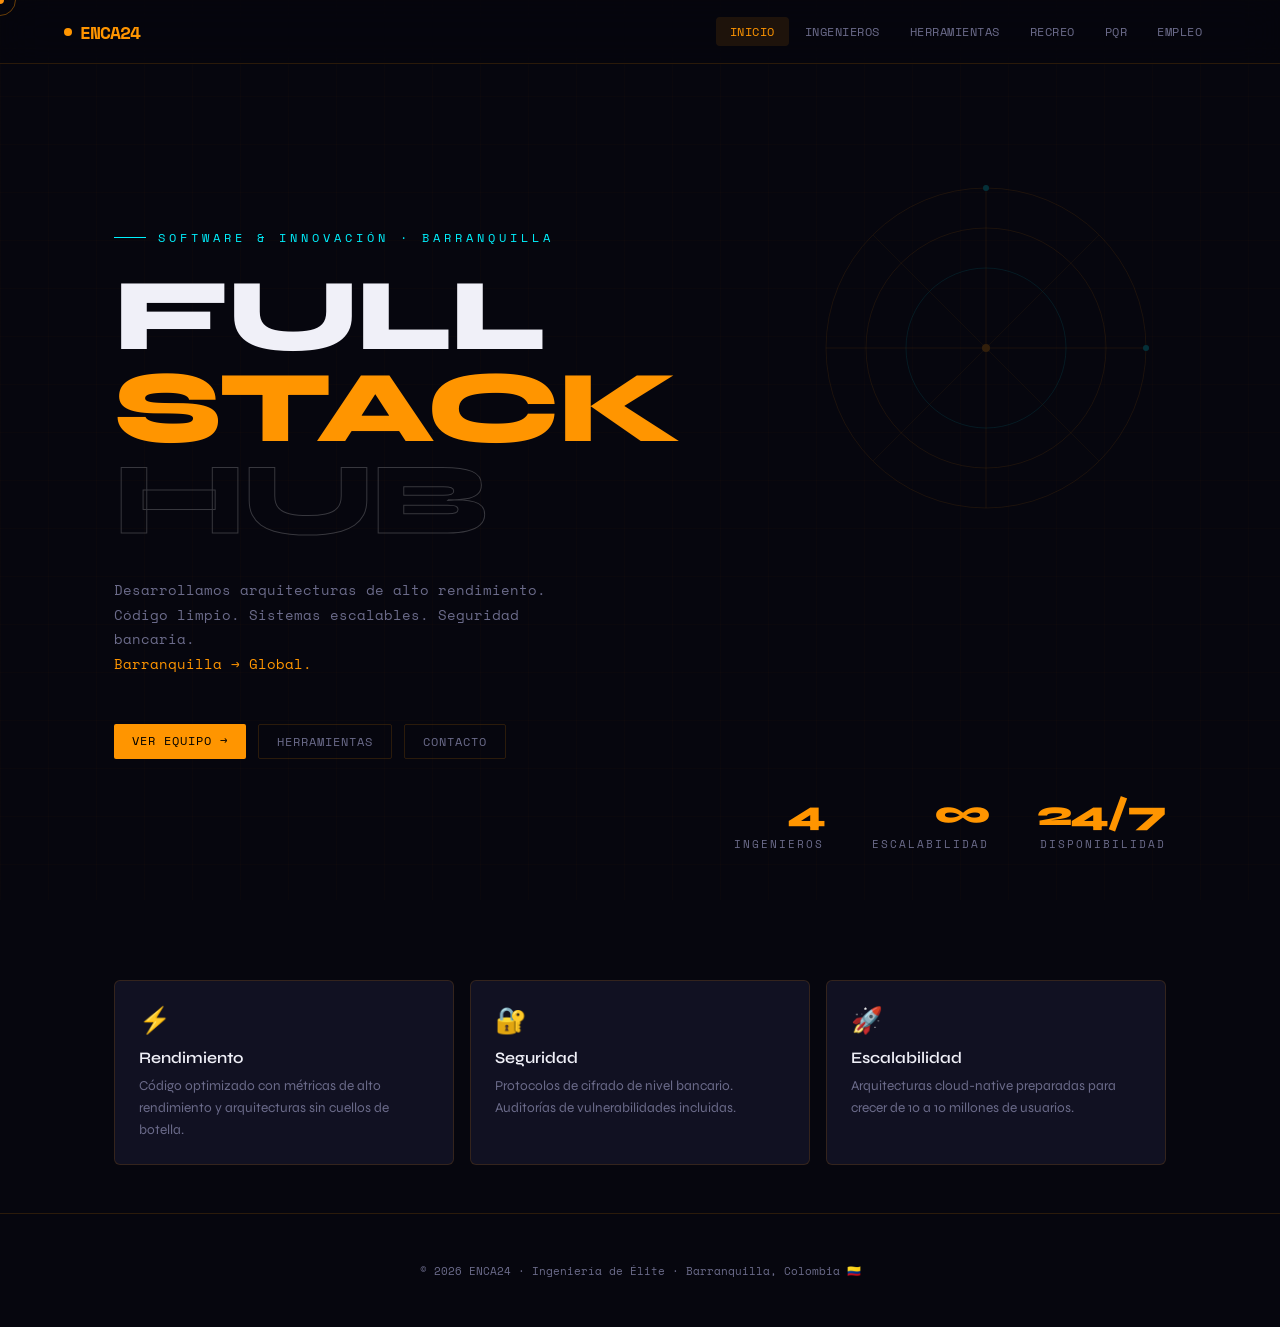
==== index.html @ 7be938b9 "Rename pagina.html to index.html" ====
<!DOCTYPE html>
<html lang="es">
<head>
<meta charset="UTF-8">
<meta name="viewport" content="width=device-width, initial-scale=1.0">
<title>ENCA24 | Full Stack Hub</title>
<link rel="preconnect" href="https://fonts.googleapis.com">
<link href="https://fonts.googleapis.com/css2?family=Space+Mono:wght@400;700&family=Syne:wght@400;600;800&display=swap" rel="stylesheet">
<style>
:root {
  --or: #ff9500;
  --cy: #00f2ff;
  --pk: #e91e63;
  --bg: #06060e;
  --panel: #0d0d1a;
  --card: #111122;
  --border: rgba(255,149,0,0.15);
  --border2: rgba(0,242,255,0.12);
  --text: #f0f0f8;
  --muted: #6b6b8a;
  --mono: 'Space Mono', monospace;
  --sans: 'Syne', sans-serif;
}

*, *::before, *::after { box-sizing: border-box; margin: 0; padding: 0; }

body {
  background: var(--bg);
  color: var(--text);
  font-family: var(--sans);
  overflow-x: hidden;
  cursor: none;
}

/* Custom cursor */
#cursor { position: fixed; width: 8px; height: 8px; background: var(--or); border-radius: 50%; pointer-events: none; z-index: 9999; transform: translate(-50%,-50%); transition: transform 0.1s; mix-blend-mode: difference; }
#cursor-ring { position: fixed; width: 32px; height: 32px; border: 1px solid rgba(255,149,0,0.4); border-radius: 50%; pointer-events: none; z-index: 9998; transform: translate(-50%,-50%); transition: all 0.15s ease; }

/* Grid noise overlay */
body::before {
  content: '';
  position: fixed; inset: 0;
  background-image: 
    linear-gradient(rgba(255,149,0,0.02) 1px, transparent 1px),
    linear-gradient(90deg, rgba(255,149,0,0.02) 1px, transparent 1px);
  background-size: 48px 48px;
  pointer-events: none;
  z-index: 0;
}

/* ── NAV ── */
nav {
  position: fixed; top: 0; left: 0; right: 0;
  z-index: 1000;
  display: flex; align-items: center; justify-content: space-between;
  padding: 0 5%;
  height: 64px;
  background: rgba(6,6,14,0.85);
  backdrop-filter: blur(20px);
  border-bottom: 1px solid var(--border);
}

.logo {
  font-family: var(--mono);
  font-weight: 700;
  font-size: 1.1rem;
  color: var(--or);
  cursor: pointer;
  letter-spacing: -1px;
  display: flex; align-items: center; gap: 8px;
}
.logo-dot { width: 8px; height: 8px; background: var(--or); border-radius: 50%; animation: pulse 2s infinite; }
@keyframes pulse { 0%,100%{box-shadow:0 0 0 0 rgba(255,149,0,0.6)} 50%{box-shadow:0 0 0 6px rgba(255,149,0,0)} }

.nav-links { display: flex; gap: 2px; }
.nav-links a {
  font-family: var(--mono);
  font-size: 0.72rem;
  color: var(--muted);
  text-decoration: none;
  padding: 6px 14px;
  border-radius: 4px;
  cursor: pointer;
  transition: all 0.2s;
  letter-spacing: 0.5px;
  text-transform: uppercase;
}
.nav-links a:hover { color: var(--or); background: rgba(255,149,0,0.06); }
.nav-links a.active { color: var(--or); background: rgba(255,149,0,0.1); }

/* ── LAYOUT ── */
.container { max-width: 1100px; margin: 0 auto; padding: 88px 24px 48px; position: relative; z-index: 1; }
.section { display: none; animation: fadeUp 0.4s ease; }
.section.active { display: block; }
@keyframes fadeUp { from { opacity:0; transform:translateY(16px); } to { opacity:1; transform:translateY(0); } }

/* ── HERO ── */
.hero {
  min-height: calc(100vh - 88px);
  display: flex; flex-direction: column; justify-content: center;
  position: relative;
}

.hero-tag {
  font-family: var(--mono);
  font-size: 0.72rem;
  color: var(--cy);
  letter-spacing: 4px;
  text-transform: uppercase;
  margin-bottom: 24px;
  display: flex; align-items: center; gap: 12px;
}
.hero-tag::before { content: ''; display: block; width: 32px; height: 1px; background: var(--cy); }

.hero h1 {
  font-size: clamp(3rem, 8vw, 6.5rem);
  font-weight: 800;
  line-height: 0.9;
  letter-spacing: -3px;
  margin-bottom: 32px;
}
.hero h1 .line { display: block; overflow: hidden; }
.hero h1 .accent { color: var(--or); }
.hero h1 .outline {
  -webkit-text-stroke: 1px rgba(255,255,255,0.2);
  color: transparent;
}

.hero-sub {
  font-family: var(--mono);
  font-size: 0.85rem;
  color: var(--muted);
  line-height: 1.8;
  max-width: 480px;
  margin-bottom: 48px;
}

.hero-pills { display: flex; gap: 12px; flex-wrap: wrap; }
.pill {
  font-family: var(--mono);
  font-size: 0.72rem;
  padding: 8px 18px;
  border-radius: 2px;
  cursor: pointer;
  transition: all 0.2s;
  letter-spacing: 1px;
  text-transform: uppercase;
}
.pill-or { background: var(--or); color: #000; }
.pill-or:hover { background: #fff; }
.pill-ghost { border: 1px solid var(--border); color: var(--muted); }
.pill-ghost:hover { border-color: var(--or); color: var(--or); }

.hero-stats {
  position: absolute; bottom: 48px; right: 0;
  display: flex; gap: 48px;
}
.stat { text-align: right; }
.stat-num { font-size: 2.2rem; font-weight: 800; color: var(--or); letter-spacing: -2px; }
.stat-label { font-family: var(--mono); font-size: 0.7rem; color: var(--muted); text-transform: uppercase; letter-spacing: 2px; }

/* ── DECORATIVE CORNER ── */
.corner-deco {
  position: absolute; top: 80px; right: 0;
  width: 360px; height: 360px;
  pointer-events: none;
}
.corner-deco svg { width: 100%; height: 100%; opacity: 0.18; }

/* ── SECTION HEADER ── */
.sec-header { margin-bottom: 40px; }
.sec-tag {
  font-family: var(--mono);
  font-size: 0.68rem;
  color: var(--cy);
  letter-spacing: 4px;
  text-transform: uppercase;
  margin-bottom: 12px;
  display: flex; align-items: center; gap: 12px;
}
.sec-tag::before { content: ''; display: block; width: 24px; height: 1px; background: var(--cy); }
.sec-header h2 { font-size: 2.2rem; font-weight: 800; letter-spacing: -1px; }

/* ── CARDS ── */
.panel {
  background: var(--panel);
  border: 1px solid var(--border);
  border-radius: 8px;
  padding: 2rem;
  margin-bottom: 2rem;
}

.grid-2 { display: grid; grid-template-columns: repeat(auto-fit, minmax(280px, 1fr)); gap: 16px; }
.grid-3 { display: grid; grid-template-columns: repeat(auto-fit, minmax(220px, 1fr)); gap: 16px; }

.member-card {
  background: var(--card);
  border: 1px solid var(--border);
  border-radius: 6px;
  padding: 1.5rem;
  position: relative;
  overflow: hidden;
  transition: all 0.3s;
}
.member-card::before {
  content: '';
  position: absolute; top: 0; left: 0; right: 0; height: 2px;
  background: linear-gradient(90deg, var(--or), transparent);
}
.member-card:hover { border-color: rgba(255,149,0,0.35); transform: translateY(-3px); }
.member-card .role { font-family: var(--mono); font-size: 0.7rem; color: var(--or); text-transform: uppercase; letter-spacing: 2px; margin-bottom: 8px; }
.member-card h3 { font-size: 1.2rem; font-weight: 600; margin-bottom: 4px; }

.director-card {
  background: linear-gradient(135deg, #0d0d1a 0%, #111128 100%);
  border: 1px solid rgba(0,242,255,0.2);
  border-radius: 6px;
  padding: 2rem;
  position: relative; overflow: hidden;
  transition: all 0.3s;
}
.director-card::before {
  content: '';
  position: absolute; top: 0; left: 0; right: 0; height: 2px;
  background: linear-gradient(90deg, var(--cy), transparent);
}
.director-card .title { font-family: var(--mono); font-size: 0.7rem; color: var(--cy); text-transform: uppercase; letter-spacing: 2px; margin-bottom: 8px; }
.director-card h2 { font-size: 1.8rem; font-weight: 800; letter-spacing: -1px; margin-bottom: 4px; }
.director-card p { color: var(--muted); font-size: 0.9rem; line-height: 1.7; margin-top: 12px; }

/* ── FEATURES ── */
.feat-card {
  background: var(--card);
  border: 1px solid var(--border);
  border-radius: 6px;
  padding: 1.5rem;
  transition: all 0.3s;
}
.feat-card:hover { border-color: rgba(255,149,0,0.3); }
.feat-icon { font-size: 1.6rem; margin-bottom: 12px; }
.feat-card h3 { font-size: 1rem; font-weight: 600; margin-bottom: 8px; }
.feat-card p { font-size: 0.85rem; color: var(--muted); line-height: 1.6; }

/* ── TOOLS ── */
.tools-wrap { display: grid; grid-template-columns: 1fr 280px; gap: 20px; }
@media(max-width:700px){ .tools-wrap { grid-template-columns: 1fr; } }

/* Calculator */
.calc-wrap {
  background: #000;
  border: 1px solid var(--border);
  border-radius: 8px;
  overflow: hidden;
  display: flex;
}
.calc-body { flex: 1; padding: 20px; }
.calc-screen {
  width: 100%; height: 64px;
  background: #000;
  border: none; border-bottom: 1px solid #1a1a30;
  color: var(--cy);
  font-family: var(--mono);
  font-size: 1.8rem;
  text-align: right;
  padding: 0 12px;
  margin-bottom: 16px;
  outline: none;
}
.calc-grid { display: grid; grid-template-columns: repeat(4, 1fr); gap: 6px; }
.cb {
  padding: 14px;
  background: #0d0d1a;
  border: 1px solid #1a1a2e;
  color: var(--text);
  font-family: var(--mono);
  font-size: 0.85rem;
  border-radius: 4px;
  cursor: pointer;
  transition: 0.15s;
}
.cb:hover { background: #1a1a2e; }
.cb.op { color: var(--or); }
.cb.eq { background: var(--or); color: #000; font-weight: 700; }
.cb.eq:hover { background: #fff; }
.calc-hist {
  width: 140px; background: #050508;
  padding: 16px; border-left: 1px solid #1a1a2e;
  font-family: var(--mono); font-size: 0.72rem; color: var(--muted);
  overflow-y: auto; max-height: 320px;
}
.calc-hist-title { color: var(--or); margin-bottom: 12px; font-weight: 700; font-size: 0.7rem; text-transform: uppercase; letter-spacing: 2px; }
.hist-item { padding: 6px 0; border-bottom: 1px solid #111; }

/* Info sidebar */
.info-sidebar { display: flex; flex-direction: column; gap: 12px; }
.info-card {
  background: var(--card);
  border: 1px solid var(--border);
  border-radius: 6px;
  padding: 1rem 1.2rem;
}
.info-label { font-family: var(--mono); font-size: 0.65rem; color: var(--muted); text-transform: uppercase; letter-spacing: 2px; margin-bottom: 6px; }
.info-val { font-family: var(--mono); font-size: 1.3rem; font-weight: 700; color: var(--or); }

/* ── GAMES ── */
.game-grid { display: grid; grid-template-columns: repeat(3, 1fr); gap: 16px; }
.game-btn {
  background: var(--card);
  border: 1px solid var(--border);
  border-radius: 6px;
  padding: 2rem 1rem;
  text-align: center;
  cursor: pointer;
  transition: 0.3s;
}
.game-btn:hover { border-color: rgba(255,149,0,0.4); transform: translateY(-4px); background: #161628; }
.game-icon { font-size: 2.4rem; margin-bottom: 12px; }
.game-btn h3 { font-size: 0.95rem; font-weight: 600; margin-bottom: 4px; }
.game-btn p { font-family: var(--mono); font-size: 0.7rem; color: var(--muted); }

.game-view { display: none; }
.game-view.active { display: block; }
.back-btn {
  font-family: var(--mono);
  font-size: 0.75rem;
  background: transparent;
  border: 1px solid var(--border);
  color: var(--muted);
  padding: 8px 16px;
  border-radius: 4px;
  cursor: pointer;
  margin-bottom: 20px;
  transition: 0.2s;
  text-transform: uppercase;
  letter-spacing: 1px;
}
.back-btn:hover { border-color: var(--or); color: var(--or); background: transparent; transform: none; }

canvas {
  display: block;
  margin: 0 auto;
  border: 1px solid var(--border);
  border-radius: 4px;
  box-shadow: 0 0 40px rgba(255,149,0,0.1);
}
.game-label { font-family: var(--mono); font-size: 0.72rem; color: var(--muted); text-align: center; margin-top: 12px; }

/* ── PQR / EMPLEO FORMS ── */
.form-field { margin-bottom: 16px; }
.form-field label { font-family: var(--mono); font-size: 0.7rem; color: var(--muted); text-transform: uppercase; letter-spacing: 2px; display: block; margin-bottom: 6px; }
.form-field input,
.form-field select,
.form-field textarea {
  width: 100%;
  background: #000;
  border: 1px solid #1a1a2e;
  color: var(--text);
  font-family: var(--sans);
  font-size: 0.9rem;
  padding: 12px 14px;
  border-radius: 4px;
  transition: 0.2s;
  outline: none;
}
.form-field input:focus,
.form-field select:focus,
.form-field textarea:focus { border-color: var(--or); }
.form-field textarea { height: 120px; resize: vertical; }
.form-field select { appearance: none; }

.submit-btn {
  background: var(--or);
  color: #000;
  border: none;
  font-family: var(--mono);
  font-size: 0.8rem;
  font-weight: 700;
  text-transform: uppercase;
  letter-spacing: 2px;
  padding: 14px 32px;
  border-radius: 4px;
  cursor: pointer;
  transition: 0.2s;
}
.submit-btn:hover { background: #fff; transform: none; }

.success-toast {
  position: fixed; bottom: 32px; right: 32px;
  background: var(--panel);
  border: 1px solid rgba(0,242,255,0.3);
  border-radius: 6px;
  padding: 16px 24px;
  font-family: var(--mono);
  font-size: 0.8rem;
  color: var(--cy);
  z-index: 9999;
  display: none;
  animation: slideIn 0.3s ease;
}
@keyframes slideIn { from{transform:translateX(100%);opacity:0} to{transform:translateX(0);opacity:1} }

footer {
  text-align: center;
  padding: 3rem;
  font-family: var(--mono);
  font-size: 0.7rem;
  color: var(--muted);
  border-top: 1px solid var(--border);
  position: relative; z-index: 1;
}
</style>
</head>
<body>

<div id="cursor"></div>
<div id="cursor-ring"></div>
<div id="success-toast" class="success-toast"></div>

<nav>
  <div class="logo" onclick="show('inicio')">
    <span class="logo-dot"></span>
    ENCA24
  </div>
  <div class="nav-links">
    <a onclick="show('inicio')" id="nav-inicio" class="active">Inicio</a>
    <a onclick="show('equipo')" id="nav-equipo">Ingenieros</a>
    <a onclick="show('herramientas')" id="nav-herramientas">Herramientas</a>
    <a onclick="show('recreo')" id="nav-recreo">Recreo</a>
    <a onclick="show('pqr')" id="nav-pqr">PQR</a>
    <a onclick="show('empleo')" id="nav-empleo">Empleo</a>
  </div>
</nav>

<div class="container">

  <!-- INICIO -->
  <div id="inicio" class="section active">
    <div class="hero">
      <div class="corner-deco">
        <svg viewBox="0 0 360 360" fill="none" xmlns="http://www.w3.org/2000/svg">
          <circle cx="180" cy="180" r="160" stroke="#ff9500" stroke-width="0.5"/>
          <circle cx="180" cy="180" r="120" stroke="#ff9500" stroke-width="0.5"/>
          <circle cx="180" cy="180" r="80" stroke="#00f2ff" stroke-width="0.5"/>
          <line x1="20" y1="180" x2="340" y2="180" stroke="#ff9500" stroke-width="0.5"/>
          <line x1="180" y1="20" x2="180" y2="340" stroke="#ff9500" stroke-width="0.5"/>
          <line x1="67" y1="67" x2="293" y2="293" stroke="#ff9500" stroke-width="0.3"/>
          <line x1="293" y1="67" x2="67" y2="293" stroke="#ff9500" stroke-width="0.3"/>
          <circle cx="180" cy="180" r="4" fill="#ff9500"/>
          <circle cx="180" cy="20" r="3" fill="#00f2ff"/>
          <circle cx="340" cy="180" r="3" fill="#00f2ff"/>
        </svg>
      </div>

      <div class="hero-tag">Software & Innovación · Barranquilla</div>

      <h1>
        <span class="line">FULL</span>
        <span class="line accent">STACK</span>
        <span class="line outline">HUB</span>
      </h1>

      <p class="hero-sub">
        Desarrollamos arquitecturas de alto rendimiento.<br>
        Código limpio. Sistemas escalables. Seguridad bancaria.<br>
        <span style="color:var(--or)">Barranquilla → Global.</span>
      </p>

      <div class="hero-pills">
        <span class="pill pill-or" onclick="show('equipo')">Ver Equipo →</span>
        <span class="pill pill-ghost" onclick="show('herramientas')">Herramientas</span>
        <span class="pill pill-ghost" onclick="show('pqr')">Contacto</span>
      </div>

      <div class="hero-stats">
        <div class="stat"><div class="stat-num">4</div><div class="stat-label">Ingenieros</div></div>
        <div class="stat"><div class="stat-num">∞</div><div class="stat-label">Escalabilidad</div></div>
        <div class="stat"><div class="stat-num">24/7</div><div class="stat-label">Disponibilidad</div></div>
      </div>
    </div>

    <div class="grid-3" style="margin-top:80px">
      <div class="feat-card"><div class="feat-icon">⚡</div><h3>Rendimiento</h3><p>Código optimizado con métricas de alto rendimiento y arquitecturas sin cuellos de botella.</p></div>
      <div class="feat-card"><div class="feat-icon">🔐</div><h3>Seguridad</h3><p>Protocolos de cifrado de nivel bancario. Auditorías de vulnerabilidades incluidas.</p></div>
      <div class="feat-card"><div class="feat-icon">🚀</div><h3>Escalabilidad</h3><p>Arquitecturas cloud-native preparadas para crecer de 10 a 10 millones de usuarios.</p></div>
    </div>
  </div>

  <!-- EQUIPO -->
  <div id="equipo" class="section">
    <div class="sec-header">
      <div class="sec-tag">Nuestro equipo</div>
      <h2>Cuerpo de Ingeniería</h2>
    </div>

    <div class="grid-3" style="margin-bottom:16px">
      <div class="member-card">
        <div class="role">Arquitecto de Software</div>
        <h3>Carlos Alberto</h3>
        <p style="color:var(--muted);font-size:0.85rem;margin-top:8px;line-height:1.6">Diseño de sistemas distribuidos y microservicios.</p>
      </div>
      <div class="member-card">
        <div class="role">Ciberseguridad</div>
        <h3>Francisco Javier</h3>
        <p style="color:var(--muted);font-size:0.85rem;margin-top:8px;line-height:1.6">Pentesting, hardening y auditorías de seguridad.</p>
      </div>
      <div class="member-card">
        <div class="role">Lead Frontend</div>
        <h3>Juan Sebastián</h3>
        <p style="color:var(--muted);font-size:0.85rem;margin-top:8px;line-height:1.6">React, performance y experiencias de usuario de élite.</p>
      </div>
    </div>

    <div class="director-card">
      <div class="title">Director & Mentor Senior</div>
      <h2>Jorge Mario</h2>
      <div style="display:flex;gap:10px;margin-top:12px;flex-wrap:wrap">
        <span style="font-family:var(--mono);font-size:0.7rem;padding:4px 12px;background:rgba(0,242,255,0.08);border:1px solid rgba(0,242,255,0.2);border-radius:2px;color:var(--cy)">Telemática</span>
        <span style="font-family:var(--mono);font-size:0.7rem;padding:4px 12px;background:rgba(0,242,255,0.08);border:1px solid rgba(0,242,255,0.2);border-radius:2px;color:var(--cy)">Aeroespacial</span>
        <span style="font-family:var(--mono);font-size:0.7rem;padding:4px 12px;background:rgba(0,242,255,0.08);border:1px solid rgba(0,242,255,0.2);border-radius:2px;color:var(--cy)">Alta disponibilidad</span>
      </div>
      <p>Ingeniero en Telemática. Experto en protocolos aeroespaciales y sistemas de alta disponibilidad. Mentoring de equipos de alto rendimiento desde 2010.</p>
    </div>
  </div>

  <!-- HERRAMIENTAS -->
  <div id="herramientas" class="section">
    <div class="sec-header">
      <div class="sec-tag">Dev tools</div>
      <h2>Herramientas de Ingeniería</h2>
    </div>

    <div class="tools-wrap">
      <div class="calc-wrap">
        <div class="calc-body">
          <input type="text" id="calc-display" class="calc-screen" readonly value="0">
          <div class="calc-grid">
            <button class="cb" onclick="cc()">C</button>
            <button class="cb op" onclick="cp('(')">(</button>
            <button class="cb op" onclick="cp(')')">)</button>
            <button class="cb op" onclick="cd()">⌫</button>
            <button class="cb" onclick="cp('7')">7</button>
            <button class="cb" onclick="cp('8')">8</button>
            <button class="cb" onclick="cp('9')">9</button>
            <button class="cb op" onclick="cp('/')">÷</button>
            <button class="cb" onclick="cp('4')">4</button>
            <button class="cb" onclick="cp('5')">5</button>
            <button class="cb" onclick="cp('6')">6</button>
            <button class="cb op" onclick="cp('*')">×</button>
            <button class="cb" onclick="cp('1')">1</button>
            <button class="cb" onclick="cp('2')">2</button>
            <button class="cb" onclick="cp('3')">3</button>
            <button class="cb op" onclick="cp('-')">−</button>
            <button class="cb" style="grid-column:span 2" onclick="cp('0')">0</button>
            <button class="cb" onclick="cp('.')">.</button>
            <button class="cb op" onclick="cp('+')">+</button>
            <button class="cb eq" style="grid-column:span 4;margin-top:4px" onclick="cs()">=</button>
          </div>
        </div>
        <div class="calc-hist" id="calc-hist">
          <div class="calc-hist-title">Historial</div>
        </div>
      </div>

      <div class="info-sidebar">
        <div class="info-card">
          <div class="info-label">Dólar · TRM</div>
          <div class="info-val" id="trm-val">$3,942.50</div>
        </div>
        <div class="info-card">
          <div class="info-label">Hora Barranquilla</div>
          <div class="info-val" id="hora-baq" style="color:var(--cy)">00:00:00</div>
        </div>
        <div class="info-card">
          <div class="info-label">Temperatura BAQ</div>
          <div class="info-val">31°C</div>
          <div style="font-family:var(--mono);font-size:0.7rem;color:var(--muted);margin-top:4px">Nublado · Caribe</div>
        </div>
        <div class="info-card">
          <div class="info-label">Estado del sistema</div>
          <div style="display:flex;align-items:center;gap:8px;margin-top:4px">
            <span style="width:8px;height:8px;background:#00e676;border-radius:50%;display:inline-block;box-shadow:0 0 6px #00e676"></span>
            <span style="font-family:var(--mono);font-size:0.8rem;color:#00e676">Todos los sistemas OK</span>
          </div>
        </div>
      </div>
    </div>
  </div>

  <!-- RECREO -->
  <div id="recreo" class="section">
    <div id="recreo-menu">
      <div class="sec-header">
        <div class="sec-tag">Zona de recreo</div>
        <h2>Arcade</h2>
      </div>
      <div class="game-grid">
        <div class="game-btn" onclick="openGame('snake')">
          <div class="game-icon">🐍</div>
          <h3>Snake Pro</h3>
          <p>Clásico retro</p>
        </div>
        <div class="game-btn" onclick="openGame('pacman')">
          <div class="game-icon">🟡</div>
          <h3>Pac-Man</h3>
          <p>Elite Edition</p>
        </div>
        <div class="game-btn" onclick="openGame('tetris')">
          <div class="game-icon">🧱</div>
          <h3>Tetris</h3>
          <p>Master Level</p>
        </div>
      </div>
    </div>

    <div id="game-snake" class="game-view">
      <button class="back-btn" onclick="closeGames()">← Volver</button>
      <div style="text-align:center">
        <canvas id="snakeCanvas" width="360" height="360"></canvas>
        <div class="game-label">Flechas del teclado · Score: <span id="snake-score">0</span></div>
      </div>
    </div>

    <div id="game-pacman" class="game-view">
      <button class="back-btn" onclick="closeGames()">← Volver</button>
      <div style="text-align:center">
        <canvas id="pacmanCanvas" width="360" height="360"></canvas>
        <div class="game-label">WASD para mover</div>
      </div>
    </div>

    <div id="game-tetris" class="game-view">
      <button class="back-btn" onclick="closeGames()">← Volver</button>
      <div style="text-align:center">
        <canvas id="tetrisCanvas" width="240" height="480"></canvas>
        <div class="game-label">Flechas: Mover · Arriba: Rotar · Score: <span id="tetris-score">0</span></div>
      </div>
    </div>
  </div>

  <!-- PQR -->
  <div id="pqr" class="section">
    <div class="sec-header">
      <div class="sec-tag">Contacto</div>
      <h2>Sistema PQR</h2>
    </div>
    <div class="panel" style="max-width:600px">
      <div class="form-field">
        <label>Nombre completo</label>
        <input type="text" id="pqr-nombre" placeholder="Tu nombre">
      </div>
      <div class="form-field">
        <label>Tipo de solicitud</label>
        <select id="pqr-tipo">
          <option>Petición</option>
          <option>Queja</option>
          <option>Reclamo</option>
          <option>Sugerencia</option>
        </select>
      </div>
      <div class="form-field">
        <label>Descripción</label>
        <textarea id="pqr-desc" placeholder="Cuéntanos los detalles..."></textarea>
      </div>
      <button class="submit-btn" onclick="submitPQR()">Enviar solicitud</button>
    </div>
  </div>

  <!-- EMPLEO -->
  <div id="empleo" class="section">
    <div class="sec-header">
      <div class="sec-tag">Únete al equipo</div>
      <h2>Trabaja con Nosotros</h2>
    </div>
    <div class="panel" style="max-width:600px">
      <div class="form-field">
        <label>GitHub / Portafolio</label>
        <input type="text" id="emp-portfolio" placeholder="https://github.com/tuusuario">
      </div>
      <div class="form-field">
        <label>Posición de interés</label>
        <select id="emp-rol">
          <option>Senior React Developer</option>
          <option>Cloud Architect</option>
          <option>DevOps Engineer</option>
          <option>Full Stack Developer</option>
        </select>
      </div>
      <div class="form-field">
        <label>Mensaje para Jorge Mario</label>
        <textarea id="emp-msg" placeholder="¿Por qué quieres unirte a ENCA24?"></textarea>
      </div>
      <button class="submit-btn" onclick="submitEmpleo()">Postularme</button>
    </div>
  </div>

</div>

<footer>
  <p>© 2026 ENCA24 · Ingeniería de Élite · Barranquilla, Colombia 🇨🇴</p>
</footer>

<script>
// ── CURSOR ──
const cur = document.getElementById('cursor');
const ring = document.getElementById('cursor-ring');
document.addEventListener('mousemove', e => {
  cur.style.left = e.clientX + 'px';
  cur.style.top = e.clientY + 'px';
  ring.style.left = e.clientX + 'px';
  ring.style.top = e.clientY + 'px';
});
document.querySelectorAll('a,button,.pill,.game-btn,.member-card,.feat-card').forEach(el => {
  el.addEventListener('mouseenter', () => { ring.style.transform = 'translate(-50%,-50%) scale(1.8)'; ring.style.borderColor = 'rgba(255,149,0,0.7)'; });
  el.addEventListener('mouseleave', () => { ring.style.transform = 'translate(-50%,-50%) scale(1)'; ring.style.borderColor = 'rgba(255,149,0,0.4)'; });
});

// ── NAVIGATION ──
function show(id) {
  document.querySelectorAll('.section').forEach(s => s.classList.remove('active'));
  document.querySelectorAll('.nav-links a').forEach(a => a.classList.remove('active'));
  document.getElementById(id).classList.add('active');
  const nav = document.getElementById('nav-'+id);
  if(nav) nav.classList.add('active');
  if(id !== 'recreo') closeGames();
  window.scrollTo(0,0);
}

// ── CALCULATOR ──
let disp = document.getElementById('calc-display');
let hist = document.getElementById('calc-hist');

function cp(v) {
  if(disp.value === '0' && v !== '.') disp.value = v;
  else disp.value += v;
}
function cc() { disp.value = '0'; }
function cd() { disp.value = disp.value.slice(0,-1) || '0'; }
function cs() {
  try {
    let expr = disp.value.replace(/×/g,'*').replace(/÷/g,'/').replace(/−/g,'-');
    let res = Function('"use strict";return (' + expr + ')')();
    res = Math.round(res * 1e10) / 1e10;
    let item = document.createElement('div');
    item.className = 'hist-item';
    item.textContent = expr + ' = ' + res;
    hist.appendChild(item);
    hist.scrollTop = hist.scrollHeight;
    disp.value = res;
  } catch { disp.value = 'Error'; }
}
document.addEventListener('keydown', e => {
  const section = document.getElementById('herramientas');
  if(!section.classList.contains('active')) return;
  if(e.key >= '0' && e.key <= '9') cp(e.key);
  else if(['+','-','*','/','(',')'].includes(e.key)) cp(e.key);
  else if(e.key === '.') cp('.');
  else if(e.key === 'Enter') cs();
  else if(e.key === 'Backspace') cd();
  else if(e.key === 'Escape') cc();
});

// ── CLOCK ──
setInterval(() => {
  document.getElementById('hora-baq').textContent = new Date().toLocaleTimeString('es-CO');
}, 1000);

// ── TOAST ──
function toast(msg) {
  const t = document.getElementById('success-toast');
  t.textContent = msg;
  t.style.display = 'block';
  setTimeout(() => { t.style.display = 'none'; }, 3000);
}

function submitPQR() {
  const n = document.getElementById('pqr-nombre').value.trim();
  if(!n) { alert('Por favor ingresa tu nombre.'); return; }
  toast('✓ Solicitud radicada con éxito');
  document.getElementById('pqr-nombre').value = '';
  document.getElementById('pqr-desc').value = '';
}
function submitEmpleo() {
  toast('✓ Postulación enviada a Jorge Mario');
  document.getElementById('emp-portfolio').value = '';
  document.getElementById('emp-msg').value = '';
}

// ── GAMES ──
function openGame(g) {
  document.getElementById('recreo-menu').style.display = 'none';
  document.querySelectorAll('.game-view').forEach(v => v.classList.remove('active'));
  document.getElementById('game-'+g).classList.add('active');
  if(g==='snake') initSnake();
  if(g==='tetris') initTetris();
  if(g==='pacman') initPacman();
}
function closeGames() {
  const menu = document.getElementById('recreo-menu');
  if(menu) menu.style.display = 'block';
  document.querySelectorAll('.game-view').forEach(v => v.classList.remove('active'));
  snakeRunning = false;
  tetrisRunning = false;
}

// ──── SNAKE ────
let snakeRunning = false;
function initSnake() {
  const c = document.getElementById('snakeCanvas');
  const ctx = c.getContext('2d');
  const SZ = 18, COLS = 20, ROWS = 20;
  let snake = [{x:10,y:10},{x:9,y:10},{x:8,y:10}];
  let dir = {x:1,y:0}, nextDir = {x:1,y:0};
  let food = {x:15,y:15}, score = 0;
  snakeRunning = true;

  function rndFood() {
    food = {x:Math.floor(Math.random()*COLS), y:Math.floor(Math.random()*ROWS)};
  }
  function draw() {
    if(!snakeRunning) return;
    ctx.fillStyle = '#000'; ctx.fillRect(0,0,360,360);
    // grid dots
    ctx.fillStyle = '#0d0d1a';
    for(let x=0;x<COLS;x++) for(let y=0;y<ROWS;y++) ctx.fillRect(x*SZ+8,y*SZ+8,2,2);
    // food
    ctx.fillStyle = '#e91e63';
    ctx.beginPath(); ctx.arc(food.x*SZ+SZ/2, food.y*SZ+SZ/2, SZ/2-2, 0, Math.PI*2); ctx.fill();
    // snake
    snake.forEach((seg,i) => {
      ctx.fillStyle = i===0 ? '#ff9500' : `rgba(255,149,0,${0.8-i*0.03})`;
      ctx.beginPath();
      ctx.roundRect(seg.x*SZ+1, seg.y*SZ+1, SZ-2, SZ-2, 3);
      ctx.fill();
    });
    // move
    dir = nextDir;
    let head = {x: snake[0].x+dir.x, y: snake[0].y+dir.y};
    if(head.x<0) head.x=COLS-1; if(head.x>=COLS) head.x=0;
    if(head.y<0) head.y=ROWS-1; if(head.y>=ROWS) head.y=0;
    if(snake.some(s=>s.x===head.x&&s.y===head.y)) { snakeRunning=false; ctx.fillStyle='rgba(0,0,0,0.7)'; ctx.fillRect(0,0,360,360); ctx.fillStyle='#ff9500'; ctx.font='bold 28px Syne'; ctx.textAlign='center'; ctx.fillText('Game Over',180,160); ctx.font='16px Space Mono'; ctx.fillStyle='#888'; ctx.fillText('Score: '+score,180,195); ctx.fillText('Click para reiniciar',180,225); return; }
    snake.unshift(head);
    if(head.x===food.x&&head.y===food.y){ score++; document.getElementById('snake-score').textContent=score; rndFood(); } else snake.pop();
    setTimeout(draw, 120);
  }
  c.onclick = ()=>{ if(!snakeRunning){ snakeRunning=true; snake=[{x:10,y:10},{x:9,y:10},{x:8,y:10}]; dir={x:1,y:0}; nextDir={x:1,y:0}; score=0; document.getElementById('snake-score').textContent=0; rndFood(); draw(); } };
  document.addEventListener('keydown', e => {
    if(e.key==='ArrowUp'&&dir.y!==1) nextDir={x:0,y:-1};
    if(e.key==='ArrowDown'&&dir.y!==-1) nextDir={x:0,y:1};
    if(e.key==='ArrowLeft'&&dir.x!==1) nextDir={x:-1,y:0};
    if(e.key==='ArrowRight'&&dir.x!==-1) nextDir={x:1,y:0};
  });
  draw();
}

// ──── TETRIS ────
let tetrisRunning = false;
function initTetris() {
  const c = document.getElementById('tetrisCanvas');
  const ctx = c.getContext('2d');
  const W=12, H=24, SZ=20;
  const PIECES = [
    {shape:[[1,1,1,1]],color:'#00f2ff'},
    {shape:[[1,1],[1,1]],color:'#ff9500'},
    {shape:[[0,1,0],[1,1,1]],color:'#e91e63'},
    {shape:[[1,0,0],[1,1,1]],color:'#9c27b0'},
    {shape:[[0,0,1],[1,1,1]],color:'#ff5722'},
    {shape:[[1,1,0],[0,1,1]],color:'#4caf50'},
    {shape:[[0,1,1],[1,1,0]],color:'#f44336'},
  ];
  let board = Array.from({length:H},()=>Array(W).fill(0));
  let cur, curX, curY, tScore=0;
  tetrisRunning = true;

  function newPiece() {
    const p = PIECES[Math.floor(Math.random()*PIECES.length)];
    cur = {shape:p.shape.map(r=>[...r]),color:p.color};
    curX = Math.floor(W/2)-Math.floor(cur.shape[0].length/2);
    curY = 0;
    if(collide()) { tetrisRunning=false; }
  }
  function collide(dx=0,dy=0,s=cur.shape) {
    for(let r=0;r<s.length;r++) for(let c=0;c<s[r].length;c++) {
      if(!s[r][c]) continue;
      let nx=curX+c+dx, ny=curY+r+dy;
      if(nx<0||nx>=W||ny>=H) return true;
      if(ny>=0&&board[ny][nx]) return true;
    }
    return false;
  }
  function merge() {
    cur.shape.forEach((r,ri)=>r.forEach((v,ci)=>{ if(v&&curY+ri>=0) board[curY+ri][curX+ci]=cur.color; }));
    let cleared=0;
    board = board.filter(r=>{ if(r.every(c=>c)){ cleared++; return false; } return true; });
    while(board.length<H) board.unshift(Array(W).fill(0));
    tScore+=cleared*100; document.getElementById('tetris-score').textContent=tScore;
    newPiece();
  }
  function rotate() {
    const r = cur.shape[0].map((_,i)=>cur.shape.map(r=>r[i]).reverse());
    if(!collide(0,0,r)) cur.shape=r;
  }
  function draw() {
    if(!tetrisRunning) return;
    ctx.fillStyle='#000'; ctx.fillRect(0,0,240,480);
    board.forEach((r,ri)=>r.forEach((v,ci)=>{ if(v){ ctx.fillStyle=v; ctx.beginPath(); ctx.roundRect(ci*SZ+1,ri*SZ+1,SZ-2,SZ-2,2); ctx.fill(); } }));
    cur.shape.forEach((r,ri)=>r.forEach((v,ci)=>{ if(v){ ctx.fillStyle=cur.color; ctx.beginPath(); ctx.roundRect((curX+ci)*SZ+1,(curY+ri)*SZ+1,SZ-2,SZ-2,2); ctx.fill(); } }));
    if(!collide(0,1)) { curY++; } else { merge(); }
    setTimeout(draw, 400);
  }
  document.addEventListener('keydown', e=>{
    if(!tetrisRunning) return;
    if(e.key==='ArrowLeft') { if(!collide(-1,0)) curX--; }
    if(e.key==='ArrowRight') { if(!collide(1,0)) curX++; }
    if(e.key==='ArrowDown') { if(!collide(0,1)) curY++; }
    if(e.key==='ArrowUp') rotate();
  });
  newPiece(); draw();
}

// ──── PAC-MAN (simple) ────
function initPacman() {
  const c = document.getElementById('pacmanCanvas');
  const ctx = c.getContext('2d');
  let pac = {x:180, y:180, dir:{x:0,y:0}, mouth:0, mDir:1};
  let dots = [];
  for(let x=20;x<360;x+=20) for(let y=20;y<360;y+=20) dots.push({x,y,eaten:false});
  let pscore=0;

  function draw() {
    if(!document.getElementById('game-pacman').classList.contains('active')) return;
    ctx.fillStyle='#000'; ctx.fillRect(0,0,360,360);
    // dots
    dots.forEach(d=>{ if(!d.eaten){ ctx.fillStyle='rgba(255,149,0,0.5)'; ctx.beginPath(); ctx.arc(d.x,d.y,3,0,Math.PI*2); ctx.fill(); } });
    // pacman
    pac.mouth += 0.15*pac.mDir;
    if(pac.mouth>0.25||pac.mouth<0) pac.mDir*=-1;
    const angle = Math.atan2(pac.dir.y, pac.dir.x);
    ctx.fillStyle='#ff9500';
    ctx.beginPath();
    ctx.moveTo(pac.x,pac.y);
    ctx.arc(pac.x,pac.y,14, angle+pac.mouth, angle+Math.PI*2-pac.mouth);
    ctx.closePath(); ctx.fill();
    // move
    pac.x += pac.dir.x*2.5; pac.y += pac.dir.y*2.5;
    pac.x = Math.max(14,Math.min(346,pac.x)); pac.y = Math.max(14,Math.min(346,pac.y));
    // eat
    dots.forEach(d=>{ if(!d.eaten&&Math.hypot(d.x-pac.x,d.y-pac.y)<12) d.eaten=true; });
    if(dots.every(d=>d.eaten)){ dots.forEach(d=>d.eaten=false); }
    requestAnimationFrame(draw);
  }
  document.addEventListener('keydown', e=>{
    if(e.key==='w'||e.key==='W') pac.dir={x:0,y:-1};
    if(e.key==='s'||e.key==='S') pac.dir={x:0,y:1};
    if(e.key==='a'||e.key==='A') pac.dir={x:-1,y:0};
    if(e.key==='d'||e.key==='D') pac.dir={x:1,y:0};
  });
  draw();
}
</script>
</body>
</html>
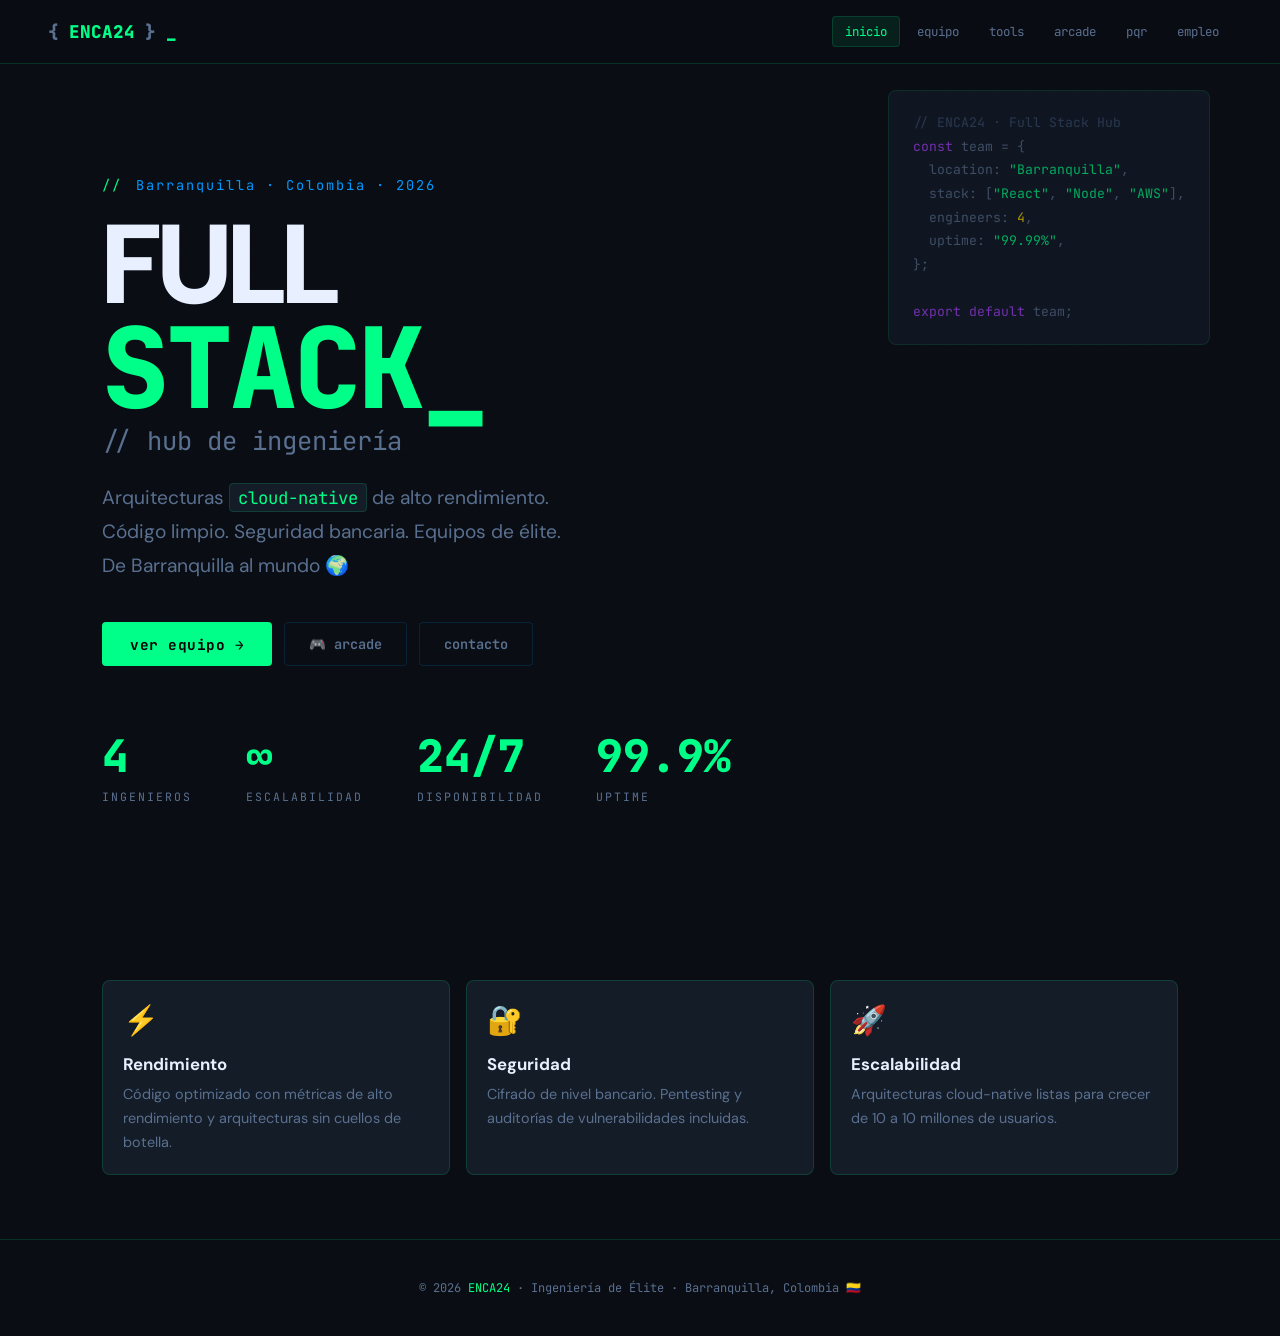
==== commit 258025b0: "correcoin de juegose" ====
--- a/index.html
+++ b/index.html
@@ -2,432 +2,408 @@
 <html lang="es">
 <head>
 <meta charset="UTF-8">
-<meta name="viewport" content="width=device-width, initial-scale=1.0">
+<meta name="viewport" content="width=device-width, initial-scale=1.0, maximum-scale=1.0">
 <title>ENCA24 | Full Stack Hub</title>
 <link rel="preconnect" href="https://fonts.googleapis.com">
-<link href="https://fonts.googleapis.com/css2?family=Space+Mono:wght@400;700&family=Syne:wght@400;600;800&display=swap" rel="stylesheet">
+<link href="https://fonts.googleapis.com/css2?family=JetBrains+Mono:wght@400;600;700;800&family=DM+Sans:wght@400;500;700;900&display=swap" rel="stylesheet">
 <style>
 :root {
-  --or: #ff9500;
-  --cy: #00f2ff;
-  --pk: #e91e63;
-  --bg: #06060e;
-  --panel: #0d0d1a;
-  --card: #111122;
-  --border: rgba(255,149,0,0.15);
-  --border2: rgba(0,242,255,0.12);
-  --text: #f0f0f8;
-  --muted: #6b6b8a;
-  --mono: 'Space Mono', monospace;
-  --sans: 'Syne', sans-serif;
-}
-
-*, *::before, *::after { box-sizing: border-box; margin: 0; padding: 0; }
+  --green: #00ff88;
+  --green2: #00cc66;
+  --blue: #0099ff;
+  --yellow: #ffdd00;
+  --red: #ff4455;
+  --purple: #aa44ff;
+  --bg: #0a0e14;
+  --bg2: #0f1520;
+  --card: #141c28;
+  --card2: #1a2234;
+  --border: rgba(0,255,136,0.15);
+  --border2: rgba(0,153,255,0.15);
+  --text: #e8f0ff;
+  --muted: #5a7090;
+  --mono: 'JetBrains Mono', monospace;
+  --sans: 'DM Sans', sans-serif;
+}
+*,*::before,*::after{box-sizing:border-box;margin:0;padding:0}
 
 body {
   background: var(--bg);
   color: var(--text);
   font-family: var(--sans);
+  font-size: 16px;
   overflow-x: hidden;
-  cursor: none;
-}
-
-/* Custom cursor */
-#cursor { position: fixed; width: 8px; height: 8px; background: var(--or); border-radius: 50%; pointer-events: none; z-index: 9999; transform: translate(-50%,-50%); transition: transform 0.1s; mix-blend-mode: difference; }
-#cursor-ring { position: fixed; width: 32px; height: 32px; border: 1px solid rgba(255,149,0,0.4); border-radius: 50%; pointer-events: none; z-index: 9998; transform: translate(-50%,-50%); transition: all 0.15s ease; }
-
-/* Grid noise overlay */
+}
+
+/* ── CODE RAIN BG ── */
 body::before {
-  content: '';
-  position: fixed; inset: 0;
-  background-image: 
-    linear-gradient(rgba(255,149,0,0.02) 1px, transparent 1px),
-    linear-gradient(90deg, rgba(255,149,0,0.02) 1px, transparent 1px);
-  background-size: 48px 48px;
-  pointer-events: none;
-  z-index: 0;
+  content:'';
+  position:fixed;inset:0;
+  background-image:
+    repeating-linear-gradient(0deg, transparent, transparent 24px, rgba(0,255,136,0.025) 25px),
+    repeating-linear-gradient(90deg, transparent, transparent 24px, rgba(0,153,255,0.025) 25px);
+  pointer-events:none;z-index:0;
 }
 
 /* ── NAV ── */
 nav {
-  position: fixed; top: 0; left: 0; right: 0;
-  z-index: 1000;
-  display: flex; align-items: center; justify-content: space-between;
-  padding: 0 5%;
-  height: 64px;
-  background: rgba(6,6,14,0.85);
-  backdrop-filter: blur(20px);
-  border-bottom: 1px solid var(--border);
-}
-
+  position:fixed;top:0;left:0;right:0;z-index:1000;
+  display:flex;align-items:center;justify-content:space-between;
+  padding:0 clamp(16px,4%,48px);height:64px;
+  background:rgba(10,14,20,0.92);
+  backdrop-filter:blur(20px);
+  border-bottom:1px solid var(--border);
+}
 .logo {
-  font-family: var(--mono);
-  font-weight: 700;
-  font-size: 1.1rem;
-  color: var(--or);
-  cursor: pointer;
-  letter-spacing: -1px;
-  display: flex; align-items: center; gap: 8px;
-}
-.logo-dot { width: 8px; height: 8px; background: var(--or); border-radius: 50%; animation: pulse 2s infinite; }
-@keyframes pulse { 0%,100%{box-shadow:0 0 0 0 rgba(255,149,0,0.6)} 50%{box-shadow:0 0 0 6px rgba(255,149,0,0)} }
-
-.nav-links { display: flex; gap: 2px; }
+  font-family:var(--mono);font-weight:800;font-size:1.1rem;
+  color:var(--green);cursor:pointer;
+  display:flex;align-items:center;gap:10px;
+  text-decoration:none;
+}
+.logo-bracket{color:var(--muted);}
+.logo-blink{animation:blink 1s steps(1) infinite;}
+@keyframes blink{0%,100%{opacity:1}50%{opacity:0}}
+
+.nav-links{display:flex;gap:4px;flex-wrap:wrap;}
 .nav-links a {
-  font-family: var(--mono);
-  font-size: 0.72rem;
-  color: var(--muted);
-  text-decoration: none;
-  padding: 6px 14px;
-  border-radius: 4px;
-  cursor: pointer;
-  transition: all 0.2s;
-  letter-spacing: 0.5px;
-  text-transform: uppercase;
-}
-.nav-links a:hover { color: var(--or); background: rgba(255,149,0,0.06); }
-.nav-links a.active { color: var(--or); background: rgba(255,149,0,0.1); }
+  font-family:var(--mono);font-size:0.78rem;
+  color:var(--muted);text-decoration:none;
+  padding:6px 12px;border-radius:4px;cursor:pointer;
+  transition:all 0.2s;text-transform:lowercase;
+  border:1px solid transparent;
+}
+.nav-links a:hover{color:var(--green);border-color:var(--border);}
+.nav-links a.active{color:var(--green);background:rgba(0,255,136,0.08);border-color:var(--border);}
 
 /* ── LAYOUT ── */
-.container { max-width: 1100px; margin: 0 auto; padding: 88px 24px 48px; position: relative; z-index: 1; }
-.section { display: none; animation: fadeUp 0.4s ease; }
-.section.active { display: block; }
-@keyframes fadeUp { from { opacity:0; transform:translateY(16px); } to { opacity:1; transform:translateY(0); } }
+.container{max-width:1140px;margin:0 auto;padding:80px clamp(16px,4%,32px) 64px;position:relative;z-index:1;}
+.section{display:none;animation:fadeUp 0.35s ease;}
+.section.active{display:block;}
+@keyframes fadeUp{from{opacity:0;transform:translateY(14px)}to{opacity:1;transform:translateY(0)}}
 
 /* ── HERO ── */
-.hero {
-  min-height: calc(100vh - 88px);
-  display: flex; flex-direction: column; justify-content: center;
-  position: relative;
-}
-
-.hero-tag {
-  font-family: var(--mono);
-  font-size: 0.72rem;
-  color: var(--cy);
-  letter-spacing: 4px;
-  text-transform: uppercase;
-  margin-bottom: 24px;
-  display: flex; align-items: center; gap: 12px;
-}
-.hero-tag::before { content: ''; display: block; width: 32px; height: 1px; background: var(--cy); }
+.hero{min-height:calc(100vh - 80px);display:flex;flex-direction:column;justify-content:center;padding:20px 0;}
+
+.hero-eyebrow {
+  font-family:var(--mono);font-size:0.85rem;color:var(--blue);
+  letter-spacing:2px;margin-bottom:20px;
+  display:flex;align-items:center;gap:10px;
+}
+.hero-eyebrow::before{content:'//';color:var(--green);margin-right:4px;}
 
 .hero h1 {
-  font-size: clamp(3rem, 8vw, 6.5rem);
-  font-weight: 800;
-  line-height: 0.9;
-  letter-spacing: -3px;
-  margin-bottom: 32px;
-}
-.hero h1 .line { display: block; overflow: hidden; }
-.hero h1 .accent { color: var(--or); }
-.hero h1 .outline {
-  -webkit-text-stroke: 1px rgba(255,255,255,0.2);
-  color: transparent;
-}
-
-.hero-sub {
-  font-family: var(--mono);
-  font-size: 0.85rem;
-  color: var(--muted);
-  line-height: 1.8;
-  max-width: 480px;
-  margin-bottom: 48px;
-}
-
-.hero-pills { display: flex; gap: 12px; flex-wrap: wrap; }
-.pill {
-  font-family: var(--mono);
-  font-size: 0.72rem;
-  padding: 8px 18px;
-  border-radius: 2px;
-  cursor: pointer;
-  transition: all 0.2s;
-  letter-spacing: 1px;
-  text-transform: uppercase;
-}
-.pill-or { background: var(--or); color: #000; }
-.pill-or:hover { background: #fff; }
-.pill-ghost { border: 1px solid var(--border); color: var(--muted); }
-.pill-ghost:hover { border-color: var(--or); color: var(--or); }
-
-.hero-stats {
-  position: absolute; bottom: 48px; right: 0;
-  display: flex; gap: 48px;
-}
-.stat { text-align: right; }
-.stat-num { font-size: 2.2rem; font-weight: 800; color: var(--or); letter-spacing: -2px; }
-.stat-label { font-family: var(--mono); font-size: 0.7rem; color: var(--muted); text-transform: uppercase; letter-spacing: 2px; }
-
-/* ── DECORATIVE CORNER ── */
-.corner-deco {
-  position: absolute; top: 80px; right: 0;
-  width: 360px; height: 360px;
-  pointer-events: none;
-}
-.corner-deco svg { width: 100%; height: 100%; opacity: 0.18; }
-
-/* ── SECTION HEADER ── */
-.sec-header { margin-bottom: 40px; }
+  font-size:clamp(2.8rem,9vw,7rem);
+  font-weight:900;line-height:0.92;
+  letter-spacing:-3px;margin-bottom:28px;
+}
+.h1-code{color:var(--green);font-family:var(--mono);}
+.h1-dim{color:var(--muted);}
+.h1-comment{
+  font-family:var(--mono);font-size:clamp(1rem,2.5vw,1.6rem);
+  color:var(--muted);font-weight:400;letter-spacing:0;
+  display:block;margin-top:8px;
+}
+
+.hero-desc {
+  font-size:clamp(1rem,2.2vw,1.2rem);color:var(--muted);
+  line-height:1.75;max-width:540px;margin-bottom:40px;
+}
+.hero-desc code{
+  background:var(--card);border:1px solid var(--border);
+  border-radius:4px;padding:2px 8px;color:var(--green);
+  font-family:var(--mono);font-size:0.9em;
+}
+
+.btn-row{display:flex;gap:12px;flex-wrap:wrap;}
+.btn-primary {
+  background:var(--green);color:#000;
+  font-family:var(--mono);font-size:0.9rem;font-weight:700;
+  padding:12px 28px;border-radius:4px;cursor:pointer;
+  border:none;transition:all 0.2s;text-transform:lowercase;
+  letter-spacing:0.5px;
+}
+.btn-primary:hover{background:#fff;transform:translateY(-2px);}
+.btn-ghost {
+  background:transparent;color:var(--muted);
+  font-family:var(--mono);font-size:0.85rem;font-weight:600;
+  padding:12px 24px;border-radius:4px;cursor:pointer;
+  border:1px solid var(--border2);transition:all 0.2s;text-transform:lowercase;
+}
+.btn-ghost:hover{border-color:var(--blue);color:var(--blue);}
+
+.hero-stats{display:flex;gap:clamp(24px,5%,64px);margin-top:60px;flex-wrap:wrap;}
+.stat-num{font-family:var(--mono);font-size:clamp(1.8rem,4vw,2.8rem);font-weight:800;color:var(--green);}
+.stat-label{font-family:var(--mono);font-size:0.72rem;color:var(--muted);text-transform:uppercase;letter-spacing:2px;margin-top:4px;}
+
+.hero-code-block {
+  position:absolute;top:90px;right:0;
+  font-family:var(--mono);font-size:clamp(0.65rem,1.2vw,0.82rem);
+  line-height:1.8;color:var(--muted);
+  background:var(--card);border:1px solid var(--border);
+  border-radius:8px;padding:20px 24px;
+  max-width:340px;opacity:0.65;
+  pointer-events:none;
+}
+.hlk{color:var(--purple);}
+.hlv{color:var(--yellow);}
+.hls{color:var(--green);}
+.hlc{color:#3a5070;}
+@media(max-width:900px){.hero-code-block{display:none;}}
+
+/* ── SEC HEADER ── */
+.sec-header{margin-bottom:40px;}
 .sec-tag {
-  font-family: var(--mono);
-  font-size: 0.68rem;
-  color: var(--cy);
-  letter-spacing: 4px;
-  text-transform: uppercase;
-  margin-bottom: 12px;
-  display: flex; align-items: center; gap: 12px;
-}
-.sec-tag::before { content: ''; display: block; width: 24px; height: 1px; background: var(--cy); }
-.sec-header h2 { font-size: 2.2rem; font-weight: 800; letter-spacing: -1px; }
-
-/* ── CARDS ── */
+  font-family:var(--mono);font-size:0.78rem;color:var(--green);
+  letter-spacing:3px;text-transform:lowercase;
+  margin-bottom:10px;display:flex;align-items:center;gap:10px;
+}
+.sec-tag::before{content:'>';color:var(--green2);}
+.sec-header h2{font-size:clamp(1.8rem,4vw,2.6rem);font-weight:900;letter-spacing:-1.5px;}
+
+/* ── TEAM CARDS ── */
+.grid-3{display:grid;grid-template-columns:repeat(auto-fit,minmax(240px,1fr));gap:16px;}
+.member-card {
+  background:var(--card);border:1px solid var(--border);
+  border-radius:8px;padding:clamp(20px,3%,28px);
+  position:relative;overflow:hidden;transition:all 0.3s;
+}
+.member-card::before {
+  content:'';position:absolute;top:0;left:0;right:0;height:2px;
+  background:linear-gradient(90deg,var(--green),transparent);
+}
+.member-card:hover{border-color:rgba(0,255,136,0.4);transform:translateY(-3px);}
+.member-role {
+  font-family:var(--mono);font-size:0.72rem;color:var(--green);
+  text-transform:lowercase;letter-spacing:1px;margin-bottom:8px;
+}
+.member-role::before{content:'# ';}
+.member-card h3{font-size:1.15rem;font-weight:700;margin-bottom:8px;}
+.member-card p{color:var(--muted);font-size:0.9rem;line-height:1.6;}
+
+.director-card {
+  background:linear-gradient(135deg,var(--card) 0%,var(--card2) 100%);
+  border:1px solid rgba(0,153,255,0.25);
+  border-radius:8px;padding:clamp(24px,4%,36px);
+  position:relative;overflow:hidden;margin-top:16px;
+}
+.director-card::before {
+  content:'';position:absolute;top:0;left:0;right:0;height:2px;
+  background:linear-gradient(90deg,var(--blue),var(--purple),transparent);
+}
+.dir-title{font-family:var(--mono);font-size:0.72rem;color:var(--blue);letter-spacing:2px;margin-bottom:10px;}
+.director-card h2{font-size:clamp(1.6rem,3.5vw,2.2rem);font-weight:900;letter-spacing:-1px;margin-bottom:14px;}
+.tag-row{display:flex;gap:8px;flex-wrap:wrap;margin-bottom:16px;}
+.tag {
+  font-family:var(--mono);font-size:0.72rem;
+  padding:4px 12px;border-radius:3px;
+  background:rgba(0,153,255,0.08);
+  border:1px solid rgba(0,153,255,0.2);
+  color:var(--blue);
+}
+.director-card p{color:var(--muted);font-size:0.95rem;line-height:1.7;}
+
+/* ── FEAT CARDS ── */
+.feat-card {
+  background:var(--card);border:1px solid var(--border);
+  border-radius:8px;padding:clamp(20px,3%,28px);
+  transition:0.3s;
+}
+.feat-card:hover{border-color:rgba(0,255,136,0.3);}
+.feat-icon{font-size:1.8rem;margin-bottom:14px;}
+.feat-card h3{font-size:1.05rem;font-weight:700;margin-bottom:8px;}
+.feat-card p{font-size:0.9rem;color:var(--muted);line-height:1.65;}
+
+/* ── TOOLS ── */
+.tools-wrap{display:grid;grid-template-columns:1fr 270px;gap:20px;}
+@media(max-width:700px){.tools-wrap{grid-template-columns:1fr;}}
+
+.calc-wrap {
+  background:var(--bg2);border:1px solid var(--border);
+  border-radius:8px;overflow:hidden;display:flex;
+}
+.calc-body{flex:1;padding:20px;}
+.calc-screen {
+  width:100%;height:72px;
+  background:#000;border:none;
+  border-bottom:1px solid var(--border);
+  color:var(--green);font-family:var(--mono);
+  font-size:2rem;text-align:right;padding:0 14px;
+  margin-bottom:16px;outline:none;
+}
+.calc-grid{display:grid;grid-template-columns:repeat(4,1fr);gap:6px;}
+.cb {
+  padding:clamp(12px,2.5vw,16px);
+  background:var(--card2);border:1px solid rgba(255,255,255,0.06);
+  color:var(--text);font-family:var(--mono);font-size:0.9rem;
+  border-radius:4px;cursor:pointer;transition:0.15s;
+}
+.cb:hover{background:var(--card);}
+.cb.op{color:var(--blue);}
+.cb.eq{background:var(--green);color:#000;font-weight:700;}
+.cb.eq:hover{background:#fff;}
+.calc-hist {
+  width:130px;background:#050810;
+  padding:16px;border-left:1px solid var(--border);
+  font-family:var(--mono);font-size:0.72rem;color:var(--muted);
+  overflow-y:auto;max-height:340px;
+}
+.calc-hist-title{color:var(--green);margin-bottom:12px;font-weight:700;font-size:0.7rem;text-transform:uppercase;letter-spacing:2px;}
+.hist-item{padding:6px 0;border-bottom:1px solid rgba(255,255,255,0.05);word-break:break-all;}
+
+.info-sidebar{display:flex;flex-direction:column;gap:12px;}
+.info-card {
+  background:var(--card);border:1px solid var(--border);
+  border-radius:8px;padding:16px 20px;
+}
+.info-label{font-family:var(--mono);font-size:0.68rem;color:var(--muted);text-transform:uppercase;letter-spacing:2px;margin-bottom:6px;}
+.info-val{font-family:var(--mono);font-size:1.3rem;font-weight:700;color:var(--green);}
+.status-dot{width:8px;height:8px;background:#00e676;border-radius:50%;display:inline-block;box-shadow:0 0 6px #00e676;margin-right:8px;}
+
+/* ── GAMES ── */
+.game-grid{display:grid;grid-template-columns:repeat(auto-fit,minmax(180px,1fr));gap:16px;}
+.game-btn {
+  background:var(--card);border:1px solid var(--border);
+  border-radius:8px;padding:clamp(24px,5%,36px) 20px;
+  text-align:center;cursor:pointer;transition:0.3s;
+}
+.game-btn:hover{border-color:rgba(0,255,136,0.4);transform:translateY(-4px);background:var(--card2);}
+.game-icon{font-size:2.6rem;margin-bottom:14px;}
+.game-btn h3{font-size:1rem;font-weight:700;margin-bottom:6px;}
+.game-btn p{font-family:var(--mono);font-size:0.75rem;color:var(--muted);}
+
+.game-view{display:none;}
+.game-view.active{display:block;}
+
+/* BACK BTN — always visible in game */
+.game-header {
+  display:flex;align-items:center;justify-content:space-between;
+  margin-bottom:16px;flex-wrap:wrap;gap:10px;
+}
+.back-btn {
+  font-family:var(--mono);font-size:0.8rem;
+  background:rgba(255,68,85,0.1);
+  border:1px solid rgba(255,68,85,0.3);
+  color:var(--red);padding:10px 20px;
+  border-radius:4px;cursor:pointer;transition:0.2s;
+  text-transform:lowercase;letter-spacing:0.5px;
+}
+.back-btn:hover{background:rgba(255,68,85,0.2);border-color:var(--red);}
+.game-score-display {
+  font-family:var(--mono);font-size:0.85rem;color:var(--muted);
+}
+.game-score-display span{color:var(--green);font-weight:700;font-size:1rem;}
+
+/* CANVAS wrapper */
+.canvas-wrap {
+  display:flex;flex-direction:column;align-items:center;
+  width:100%;
+}
+canvas {
+  display:block;
+  border:1px solid var(--border);
+  border-radius:6px;
+  box-shadow:0 0 40px rgba(0,255,136,0.08);
+  max-width:100%;height:auto;
+  image-rendering:pixelated;
+}
+
+/* TOUCH CONTROLS */
+.touch-controls {
+  display:none;
+  gap:4px;margin-top:16px;
+  flex-direction:column;align-items:center;
+  width:200px;
+}
+.touch-row{display:flex;gap:4px;}
+.tc-btn {
+  width:64px;height:64px;
+  background:var(--card2);border:1px solid var(--border);
+  border-radius:8px;font-size:1.6rem;
+  cursor:pointer;display:flex;align-items:center;justify-content:center;
+  -webkit-tap-highlight-color:transparent;
+  user-select:none;transition:0.1s;
+  touch-action:manipulation;
+}
+.tc-btn:active{background:rgba(0,255,136,0.15);border-color:var(--green);}
+@media(max-width:700px){.touch-controls{display:flex;}}
+
+.game-hint{font-family:var(--mono);font-size:0.72rem;color:var(--muted);text-align:center;margin-top:12px;}
+
+/* ── FORMS ── */
 .panel {
-  background: var(--panel);
-  border: 1px solid var(--border);
-  border-radius: 8px;
-  padding: 2rem;
-  margin-bottom: 2rem;
-}
-
-.grid-2 { display: grid; grid-template-columns: repeat(auto-fit, minmax(280px, 1fr)); gap: 16px; }
-.grid-3 { display: grid; grid-template-columns: repeat(auto-fit, minmax(220px, 1fr)); gap: 16px; }
-
-.member-card {
-  background: var(--card);
-  border: 1px solid var(--border);
-  border-radius: 6px;
-  padding: 1.5rem;
-  position: relative;
-  overflow: hidden;
-  transition: all 0.3s;
-}
-.member-card::before {
-  content: '';
-  position: absolute; top: 0; left: 0; right: 0; height: 2px;
-  background: linear-gradient(90deg, var(--or), transparent);
-}
-.member-card:hover { border-color: rgba(255,149,0,0.35); transform: translateY(-3px); }
-.member-card .role { font-family: var(--mono); font-size: 0.7rem; color: var(--or); text-transform: uppercase; letter-spacing: 2px; margin-bottom: 8px; }
-.member-card h3 { font-size: 1.2rem; font-weight: 600; margin-bottom: 4px; }
-
-.director-card {
-  background: linear-gradient(135deg, #0d0d1a 0%, #111128 100%);
-  border: 1px solid rgba(0,242,255,0.2);
-  border-radius: 6px;
-  padding: 2rem;
-  position: relative; overflow: hidden;
-  transition: all 0.3s;
-}
-.director-card::before {
-  content: '';
-  position: absolute; top: 0; left: 0; right: 0; height: 2px;
-  background: linear-gradient(90deg, var(--cy), transparent);
-}
-.director-card .title { font-family: var(--mono); font-size: 0.7rem; color: var(--cy); text-transform: uppercase; letter-spacing: 2px; margin-bottom: 8px; }
-.director-card h2 { font-size: 1.8rem; font-weight: 800; letter-spacing: -1px; margin-bottom: 4px; }
-.director-card p { color: var(--muted); font-size: 0.9rem; line-height: 1.7; margin-top: 12px; }
-
-/* ── FEATURES ── */
-.feat-card {
-  background: var(--card);
-  border: 1px solid var(--border);
-  border-radius: 6px;
-  padding: 1.5rem;
-  transition: all 0.3s;
-}
-.feat-card:hover { border-color: rgba(255,149,0,0.3); }
-.feat-icon { font-size: 1.6rem; margin-bottom: 12px; }
-.feat-card h3 { font-size: 1rem; font-weight: 600; margin-bottom: 8px; }
-.feat-card p { font-size: 0.85rem; color: var(--muted); line-height: 1.6; }
-
-/* ── TOOLS ── */
-.tools-wrap { display: grid; grid-template-columns: 1fr 280px; gap: 20px; }
-@media(max-width:700px){ .tools-wrap { grid-template-columns: 1fr; } }
-
-/* Calculator */
-.calc-wrap {
-  background: #000;
-  border: 1px solid var(--border);
-  border-radius: 8px;
-  overflow: hidden;
-  display: flex;
-}
-.calc-body { flex: 1; padding: 20px; }
-.calc-screen {
-  width: 100%; height: 64px;
-  background: #000;
-  border: none; border-bottom: 1px solid #1a1a30;
-  color: var(--cy);
-  font-family: var(--mono);
-  font-size: 1.8rem;
-  text-align: right;
-  padding: 0 12px;
-  margin-bottom: 16px;
-  outline: none;
-}
-.calc-grid { display: grid; grid-template-columns: repeat(4, 1fr); gap: 6px; }
-.cb {
-  padding: 14px;
-  background: #0d0d1a;
-  border: 1px solid #1a1a2e;
-  color: var(--text);
-  font-family: var(--mono);
-  font-size: 0.85rem;
-  border-radius: 4px;
-  cursor: pointer;
-  transition: 0.15s;
-}
-.cb:hover { background: #1a1a2e; }
-.cb.op { color: var(--or); }
-.cb.eq { background: var(--or); color: #000; font-weight: 700; }
-.cb.eq:hover { background: #fff; }
-.calc-hist {
-  width: 140px; background: #050508;
-  padding: 16px; border-left: 1px solid #1a1a2e;
-  font-family: var(--mono); font-size: 0.72rem; color: var(--muted);
-  overflow-y: auto; max-height: 320px;
-}
-.calc-hist-title { color: var(--or); margin-bottom: 12px; font-weight: 700; font-size: 0.7rem; text-transform: uppercase; letter-spacing: 2px; }
-.hist-item { padding: 6px 0; border-bottom: 1px solid #111; }
-
-/* Info sidebar */
-.info-sidebar { display: flex; flex-direction: column; gap: 12px; }
-.info-card {
-  background: var(--card);
-  border: 1px solid var(--border);
-  border-radius: 6px;
-  padding: 1rem 1.2rem;
-}
-.info-label { font-family: var(--mono); font-size: 0.65rem; color: var(--muted); text-transform: uppercase; letter-spacing: 2px; margin-bottom: 6px; }
-.info-val { font-family: var(--mono); font-size: 1.3rem; font-weight: 700; color: var(--or); }
-
-/* ── GAMES ── */
-.game-grid { display: grid; grid-template-columns: repeat(3, 1fr); gap: 16px; }
-.game-btn {
-  background: var(--card);
-  border: 1px solid var(--border);
-  border-radius: 6px;
-  padding: 2rem 1rem;
-  text-align: center;
-  cursor: pointer;
-  transition: 0.3s;
-}
-.game-btn:hover { border-color: rgba(255,149,0,0.4); transform: translateY(-4px); background: #161628; }
-.game-icon { font-size: 2.4rem; margin-bottom: 12px; }
-.game-btn h3 { font-size: 0.95rem; font-weight: 600; margin-bottom: 4px; }
-.game-btn p { font-family: var(--mono); font-size: 0.7rem; color: var(--muted); }
-
-.game-view { display: none; }
-.game-view.active { display: block; }
-.back-btn {
-  font-family: var(--mono);
-  font-size: 0.75rem;
-  background: transparent;
-  border: 1px solid var(--border);
-  color: var(--muted);
-  padding: 8px 16px;
-  border-radius: 4px;
-  cursor: pointer;
-  margin-bottom: 20px;
-  transition: 0.2s;
-  text-transform: uppercase;
-  letter-spacing: 1px;
-}
-.back-btn:hover { border-color: var(--or); color: var(--or); background: transparent; transform: none; }
-
-canvas {
-  display: block;
-  margin: 0 auto;
-  border: 1px solid var(--border);
-  border-radius: 4px;
-  box-shadow: 0 0 40px rgba(255,149,0,0.1);
-}
-.game-label { font-family: var(--mono); font-size: 0.72rem; color: var(--muted); text-align: center; margin-top: 12px; }
-
-/* ── PQR / EMPLEO FORMS ── */
-.form-field { margin-bottom: 16px; }
-.form-field label { font-family: var(--mono); font-size: 0.7rem; color: var(--muted); text-transform: uppercase; letter-spacing: 2px; display: block; margin-bottom: 6px; }
+  background:var(--card);border:1px solid var(--border);
+  border-radius:8px;padding:clamp(24px,4%,36px);
+  margin-bottom:24px;max-width:600px;
+}
+.form-field{margin-bottom:18px;}
+.form-field label {
+  font-family:var(--mono);font-size:0.75rem;color:var(--green);
+  text-transform:lowercase;letter-spacing:1px;
+  display:block;margin-bottom:8px;
+}
+.form-field label::before{content:'$ ';}
 .form-field input,
 .form-field select,
 .form-field textarea {
-  width: 100%;
-  background: #000;
-  border: 1px solid #1a1a2e;
-  color: var(--text);
-  font-family: var(--sans);
-  font-size: 0.9rem;
-  padding: 12px 14px;
-  border-radius: 4px;
-  transition: 0.2s;
-  outline: none;
+  width:100%;background:var(--bg2);
+  border:1px solid rgba(255,255,255,0.08);
+  color:var(--text);font-family:var(--sans);
+  font-size:0.95rem;padding:13px 16px;
+  border-radius:4px;transition:0.2s;outline:none;
 }
 .form-field input:focus,
 .form-field select:focus,
-.form-field textarea:focus { border-color: var(--or); }
-.form-field textarea { height: 120px; resize: vertical; }
-.form-field select { appearance: none; }
+.form-field textarea:focus{border-color:var(--green);background:#0f1520;}
+.form-field textarea{height:130px;resize:vertical;}
+.form-field select{appearance:none;}
 
 .submit-btn {
-  background: var(--or);
-  color: #000;
-  border: none;
-  font-family: var(--mono);
-  font-size: 0.8rem;
-  font-weight: 700;
-  text-transform: uppercase;
-  letter-spacing: 2px;
-  padding: 14px 32px;
-  border-radius: 4px;
-  cursor: pointer;
-  transition: 0.2s;
-}
-.submit-btn:hover { background: #fff; transform: none; }
-
-.success-toast {
-  position: fixed; bottom: 32px; right: 32px;
-  background: var(--panel);
-  border: 1px solid rgba(0,242,255,0.3);
-  border-radius: 6px;
-  padding: 16px 24px;
-  font-family: var(--mono);
-  font-size: 0.8rem;
-  color: var(--cy);
-  z-index: 9999;
-  display: none;
-  animation: slideIn 0.3s ease;
-}
-@keyframes slideIn { from{transform:translateX(100%);opacity:0} to{transform:translateX(0);opacity:1} }
+  background:var(--green);color:#000;border:none;
+  font-family:var(--mono);font-size:0.85rem;font-weight:700;
+  text-transform:lowercase;letter-spacing:1px;
+  padding:14px 32px;border-radius:4px;cursor:pointer;transition:0.2s;
+}
+.submit-btn:hover{background:#fff;}
+
+.toast {
+  position:fixed;bottom:28px;right:28px;
+  background:var(--card2);border:1px solid rgba(0,255,136,0.3);
+  border-radius:6px;padding:16px 24px;
+  font-family:var(--mono);font-size:0.82rem;color:var(--green);
+  z-index:9999;display:none;
+  animation:slideIn 0.3s ease;
+}
+@keyframes slideIn{from{transform:translateX(110%);opacity:0}to{transform:translateX(0);opacity:1}}
 
 footer {
-  text-align: center;
-  padding: 3rem;
-  font-family: var(--mono);
-  font-size: 0.7rem;
-  color: var(--muted);
-  border-top: 1px solid var(--border);
-  position: relative; z-index: 1;
+  text-align:center;padding:40px 24px;
+  font-family:var(--mono);font-size:0.75rem;color:var(--muted);
+  border-top:1px solid var(--border);position:relative;z-index:1;
+}
+footer span{color:var(--green);}
+
+/* RESPONSIVE NAV */
+@media(max-width:600px){
+  .nav-links a{font-size:0.7rem;padding:5px 8px;}
+  .logo{font-size:0.95rem;}
 }
 </style>
 </head>
 <body>
 
-<div id="cursor"></div>
-<div id="cursor-ring"></div>
-<div id="success-toast" class="success-toast"></div>
+<div id="toast" class="toast"></div>
 
 <nav>
   <div class="logo" onclick="show('inicio')">
-    <span class="logo-dot"></span>
-    ENCA24
+    <span class="logo-bracket">{</span>ENCA24<span class="logo-bracket">}</span><span class="logo-blink">_</span>
   </div>
   <div class="nav-links">
-    <a onclick="show('inicio')" id="nav-inicio" class="active">Inicio</a>
-    <a onclick="show('equipo')" id="nav-equipo">Ingenieros</a>
-    <a onclick="show('herramientas')" id="nav-herramientas">Herramientas</a>
-    <a onclick="show('recreo')" id="nav-recreo">Recreo</a>
-    <a onclick="show('pqr')" id="nav-pqr">PQR</a>
-    <a onclick="show('empleo')" id="nav-empleo">Empleo</a>
+    <a onclick="show('inicio')" id="nav-inicio" class="active">inicio</a>
+    <a onclick="show('equipo')" id="nav-equipo">equipo</a>
+    <a onclick="show('herramientas')" id="nav-herramientas">tools</a>
+    <a onclick="show('recreo')" id="nav-recreo">arcade</a>
+    <a onclick="show('pqr')" id="nav-pqr">pqr</a>
+    <a onclick="show('empleo')" id="nav-empleo">empleo</a>
   </div>
 </nav>
 
@@ -436,87 +412,85 @@
   <!-- INICIO -->
   <div id="inicio" class="section active">
     <div class="hero">
-      <div class="corner-deco">
-        <svg viewBox="0 0 360 360" fill="none" xmlns="http://www.w3.org/2000/svg">
-          <circle cx="180" cy="180" r="160" stroke="#ff9500" stroke-width="0.5"/>
-          <circle cx="180" cy="180" r="120" stroke="#ff9500" stroke-width="0.5"/>
-          <circle cx="180" cy="180" r="80" stroke="#00f2ff" stroke-width="0.5"/>
-          <line x1="20" y1="180" x2="340" y2="180" stroke="#ff9500" stroke-width="0.5"/>
-          <line x1="180" y1="20" x2="180" y2="340" stroke="#ff9500" stroke-width="0.5"/>
-          <line x1="67" y1="67" x2="293" y2="293" stroke="#ff9500" stroke-width="0.3"/>
-          <line x1="293" y1="67" x2="67" y2="293" stroke="#ff9500" stroke-width="0.3"/>
-          <circle cx="180" cy="180" r="4" fill="#ff9500"/>
-          <circle cx="180" cy="20" r="3" fill="#00f2ff"/>
-          <circle cx="340" cy="180" r="3" fill="#00f2ff"/>
-        </svg>
-      </div>
-
-      <div class="hero-tag">Software & Innovación · Barranquilla</div>
+
+      <div class="hero-code-block">
+        <span class="hlc">// ENCA24 · Full Stack Hub</span><br>
+        <span class="hlk">const</span> team = {<br>
+        &nbsp;&nbsp;location: <span class="hls">"Barranquilla"</span>,<br>
+        &nbsp;&nbsp;stack: [<span class="hls">"React"</span>, <span class="hls">"Node"</span>, <span class="hls">"AWS"</span>],<br>
+        &nbsp;&nbsp;engineers: <span class="hlv">4</span>,<br>
+        &nbsp;&nbsp;uptime: <span class="hls">"99.99%"</span>,<br>
+        };<br><br>
+        <span class="hlk">export default</span> team;
+      </div>
+
+      <div class="hero-eyebrow">Barranquilla · Colombia · 2026</div>
 
       <h1>
-        <span class="line">FULL</span>
-        <span class="line accent">STACK</span>
-        <span class="line outline">HUB</span>
+        FULL<br>
+        <span class="h1-code">STACK_</span><br>
+        <span class="h1-comment">// hub de ingeniería</span>
       </h1>
 
-      <p class="hero-sub">
-        Desarrollamos arquitecturas de alto rendimiento.<br>
-        Código limpio. Sistemas escalables. Seguridad bancaria.<br>
-        <span style="color:var(--or)">Barranquilla → Global.</span>
+      <p class="hero-desc">
+        Arquitecturas <code>cloud-native</code> de alto rendimiento.<br>
+        Código limpio. Seguridad bancaria. Equipos de élite.<br>
+        De Barranquilla al mundo 🌍
       </p>
 
-      <div class="hero-pills">
-        <span class="pill pill-or" onclick="show('equipo')">Ver Equipo →</span>
-        <span class="pill pill-ghost" onclick="show('herramientas')">Herramientas</span>
-        <span class="pill pill-ghost" onclick="show('pqr')">Contacto</span>
+      <div class="btn-row">
+        <button class="btn-primary" onclick="show('equipo')">ver equipo →</button>
+        <button class="btn-ghost" onclick="show('recreo')">🎮 arcade</button>
+        <button class="btn-ghost" onclick="show('pqr')">contacto</button>
       </div>
 
       <div class="hero-stats">
-        <div class="stat"><div class="stat-num">4</div><div class="stat-label">Ingenieros</div></div>
-        <div class="stat"><div class="stat-num">∞</div><div class="stat-label">Escalabilidad</div></div>
-        <div class="stat"><div class="stat-num">24/7</div><div class="stat-label">Disponibilidad</div></div>
+        <div><div class="stat-num">4</div><div class="stat-label">ingenieros</div></div>
+        <div><div class="stat-num">∞</div><div class="stat-label">escalabilidad</div></div>
+        <div><div class="stat-num">24/7</div><div class="stat-label">disponibilidad</div></div>
+        <div><div class="stat-num">99.9%</div><div class="stat-label">uptime</div></div>
       </div>
     </div>
 
     <div class="grid-3" style="margin-top:80px">
       <div class="feat-card"><div class="feat-icon">⚡</div><h3>Rendimiento</h3><p>Código optimizado con métricas de alto rendimiento y arquitecturas sin cuellos de botella.</p></div>
-      <div class="feat-card"><div class="feat-icon">🔐</div><h3>Seguridad</h3><p>Protocolos de cifrado de nivel bancario. Auditorías de vulnerabilidades incluidas.</p></div>
-      <div class="feat-card"><div class="feat-icon">🚀</div><h3>Escalabilidad</h3><p>Arquitecturas cloud-native preparadas para crecer de 10 a 10 millones de usuarios.</p></div>
+      <div class="feat-card"><div class="feat-icon">🔐</div><h3>Seguridad</h3><p>Cifrado de nivel bancario. Pentesting y auditorías de vulnerabilidades incluidas.</p></div>
+      <div class="feat-card"><div class="feat-icon">🚀</div><h3>Escalabilidad</h3><p>Arquitecturas cloud-native listas para crecer de 10 a 10 millones de usuarios.</p></div>
     </div>
   </div>
 
   <!-- EQUIPO -->
   <div id="equipo" class="section">
     <div class="sec-header">
-      <div class="sec-tag">Nuestro equipo</div>
+      <div class="sec-tag">nuestro equipo</div>
       <h2>Cuerpo de Ingeniería</h2>
     </div>
 
     <div class="grid-3" style="margin-bottom:16px">
       <div class="member-card">
-        <div class="role">Arquitecto de Software</div>
+        <div class="member-role">Arquitecto de Software</div>
         <h3>Carlos Alberto</h3>
-        <p style="color:var(--muted);font-size:0.85rem;margin-top:8px;line-height:1.6">Diseño de sistemas distribuidos y microservicios.</p>
+        <p>Diseño de sistemas distribuidos, microservicios y arquitecturas de alto rendimiento.</p>
       </div>
       <div class="member-card">
-        <div class="role">Ciberseguridad</div>
+        <div class="member-role">Ciberseguridad</div>
         <h3>Francisco Javier</h3>
-        <p style="color:var(--muted);font-size:0.85rem;margin-top:8px;line-height:1.6">Pentesting, hardening y auditorías de seguridad.</p>
+        <p>Pentesting, hardening de sistemas y auditorías de seguridad ofensiva.</p>
       </div>
       <div class="member-card">
-        <div class="role">Lead Frontend</div>
+        <div class="member-role">Lead Frontend</div>
         <h3>Juan Sebastián</h3>
-        <p style="color:var(--muted);font-size:0.85rem;margin-top:8px;line-height:1.6">React, performance y experiencias de usuario de élite.</p>
+        <p>React, performance web y experiencias de usuario de élite a nivel global.</p>
       </div>
     </div>
 
     <div class="director-card">
-      <div class="title">Director & Mentor Senior</div>
+      <div class="dir-title">Director & Mentor Senior</div>
       <h2>Jorge Mario</h2>
-      <div style="display:flex;gap:10px;margin-top:12px;flex-wrap:wrap">
-        <span style="font-family:var(--mono);font-size:0.7rem;padding:4px 12px;background:rgba(0,242,255,0.08);border:1px solid rgba(0,242,255,0.2);border-radius:2px;color:var(--cy)">Telemática</span>
-        <span style="font-family:var(--mono);font-size:0.7rem;padding:4px 12px;background:rgba(0,242,255,0.08);border:1px solid rgba(0,242,255,0.2);border-radius:2px;color:var(--cy)">Aeroespacial</span>
-        <span style="font-family:var(--mono);font-size:0.7rem;padding:4px 12px;background:rgba(0,242,255,0.08);border:1px solid rgba(0,242,255,0.2);border-radius:2px;color:var(--cy)">Alta disponibilidad</span>
+      <div class="tag-row">
+        <span class="tag">Telemática</span>
+        <span class="tag">Aeroespacial</span>
+        <span class="tag">Alta Disponibilidad</span>
       </div>
       <p>Ingeniero en Telemática. Experto en protocolos aeroespaciales y sistemas de alta disponibilidad. Mentoring de equipos de alto rendimiento desde 2010.</p>
     </div>
@@ -525,7 +499,7 @@
   <!-- HERRAMIENTAS -->
   <div id="herramientas" class="section">
     <div class="sec-header">
-      <div class="sec-tag">Dev tools</div>
+      <div class="sec-tag">dev tools</div>
       <h2>Herramientas de Ingeniería</h2>
     </div>
 
@@ -564,45 +538,45 @@
       <div class="info-sidebar">
         <div class="info-card">
           <div class="info-label">Dólar · TRM</div>
-          <div class="info-val" id="trm-val">$3,942.50</div>
+          <div class="info-val">$4,228.50</div>
         </div>
         <div class="info-card">
           <div class="info-label">Hora Barranquilla</div>
-          <div class="info-val" id="hora-baq" style="color:var(--cy)">00:00:00</div>
+          <div class="info-val" id="hora-baq" style="color:var(--blue)">00:00:00</div>
         </div>
         <div class="info-card">
-          <div class="info-label">Temperatura BAQ</div>
-          <div class="info-val">31°C</div>
-          <div style="font-family:var(--mono);font-size:0.7rem;color:var(--muted);margin-top:4px">Nublado · Caribe</div>
+          <div class="info-label">Clima BAQ</div>
+          <div class="info-val">32°C</div>
+          <div style="font-family:var(--mono);font-size:0.72rem;color:var(--muted);margin-top:4px">Soleado · Caribe 🌤</div>
         </div>
         <div class="info-card">
           <div class="info-label">Estado del sistema</div>
-          <div style="display:flex;align-items:center;gap:8px;margin-top:4px">
-            <span style="width:8px;height:8px;background:#00e676;border-radius:50%;display:inline-block;box-shadow:0 0 6px #00e676"></span>
-            <span style="font-family:var(--mono);font-size:0.8rem;color:#00e676">Todos los sistemas OK</span>
+          <div style="display:flex;align-items:center;margin-top:6px;">
+            <span class="status-dot"></span>
+            <span style="font-family:var(--mono);font-size:0.82rem;color:#00e676">Todos OK</span>
           </div>
         </div>
       </div>
     </div>
   </div>
 
-  <!-- RECREO -->
+  <!-- ARCADE / RECREO -->
   <div id="recreo" class="section">
     <div id="recreo-menu">
       <div class="sec-header">
-        <div class="sec-tag">Zona de recreo</div>
-        <h2>Arcade</h2>
+        <div class="sec-tag">zona arcade</div>
+        <h2>Juegos</h2>
       </div>
       <div class="game-grid">
         <div class="game-btn" onclick="openGame('snake')">
           <div class="game-icon">🐍</div>
-          <h3>Snake Pro</h3>
+          <h3>Snake</h3>
           <p>Clásico retro</p>
         </div>
         <div class="game-btn" onclick="openGame('pacman')">
-          <div class="game-icon">🟡</div>
+          <div class="game-icon">👾</div>
           <h3>Pac-Man</h3>
-          <p>Elite Edition</p>
+          <p>Con fantasmas</p>
         </div>
         <div class="game-btn" onclick="openGame('tetris')">
           <div class="game-icon">🧱</div>
@@ -612,27 +586,63 @@
       </div>
     </div>
 
+    <!-- SNAKE -->
     <div id="game-snake" class="game-view">
-      <button class="back-btn" onclick="closeGames()">← Volver</button>
-      <div style="text-align:center">
+      <div class="game-header">
+        <button class="back-btn" onclick="closeGames()">✕ salir del juego</button>
+        <div class="game-score-display">score: <span id="snake-score">0</span></div>
+      </div>
+      <div class="canvas-wrap">
         <canvas id="snakeCanvas" width="360" height="360"></canvas>
-        <div class="game-label">Flechas del teclado · Score: <span id="snake-score">0</span></div>
-      </div>
-    </div>
-
+        <div class="touch-controls" id="snake-touch">
+          <div class="touch-row"><div class="tc-btn" id="s-up">↑</div></div>
+          <div class="touch-row">
+            <div class="tc-btn" id="s-left">←</div>
+            <div class="tc-btn" id="s-down">↓</div>
+            <div class="tc-btn" id="s-right">→</div>
+          </div>
+        </div>
+        <div class="game-hint">PC: flechas del teclado · Móvil: botones táctiles</div>
+      </div>
+    </div>
+
+    <!-- PAC-MAN -->
     <div id="game-pacman" class="game-view">
-      <button class="back-btn" onclick="closeGames()">← Volver</button>
-      <div style="text-align:center">
-        <canvas id="pacmanCanvas" width="360" height="360"></canvas>
-        <div class="game-label">WASD para mover</div>
-      </div>
-    </div>
-
+      <div class="game-header">
+        <button class="back-btn" onclick="closeGames()">✕ salir del juego</button>
+        <div class="game-score-display">score: <span id="pac-score">0</span></div>
+      </div>
+      <div class="canvas-wrap">
+        <canvas id="pacmanCanvas" width="380" height="380"></canvas>
+        <div class="touch-controls" id="pac-touch">
+          <div class="touch-row"><div class="tc-btn" id="p-up">↑</div></div>
+          <div class="touch-row">
+            <div class="tc-btn" id="p-left">←</div>
+            <div class="tc-btn" id="p-down">↓</div>
+            <div class="tc-btn" id="p-right">→</div>
+          </div>
+        </div>
+        <div class="game-hint">PC: WASD o flechas · Móvil: botones táctiles</div>
+      </div>
+    </div>
+
+    <!-- TETRIS -->
     <div id="game-tetris" class="game-view">
-      <button class="back-btn" onclick="closeGames()">← Volver</button>
-      <div style="text-align:center">
-        <canvas id="tetrisCanvas" width="240" height="480"></canvas>
-        <div class="game-label">Flechas: Mover · Arriba: Rotar · Score: <span id="tetris-score">0</span></div>
+      <div class="game-header">
+        <button class="back-btn" onclick="closeGames()">✕ salir del juego</button>
+        <div class="game-score-display">score: <span id="tetris-score">0</span></div>
+      </div>
+      <div class="canvas-wrap">
+        <canvas id="tetrisCanvas" width="280" height="560"></canvas>
+        <div class="touch-controls" id="tetris-touch">
+          <div class="touch-row"><div class="tc-btn" id="t-rotate">↻</div></div>
+          <div class="touch-row">
+            <div class="tc-btn" id="t-left">←</div>
+            <div class="tc-btn" id="t-down">↓</div>
+            <div class="tc-btn" id="t-right">→</div>
+          </div>
+        </div>
+        <div class="game-hint">PC: flechas + Arriba=rotar · Móvil: botones táctiles</div>
       </div>
     </div>
   </div>
@@ -640,16 +650,16 @@
   <!-- PQR -->
   <div id="pqr" class="section">
     <div class="sec-header">
-      <div class="sec-tag">Contacto</div>
+      <div class="sec-tag">contacto</div>
       <h2>Sistema PQR</h2>
     </div>
-    <div class="panel" style="max-width:600px">
+    <div class="panel">
       <div class="form-field">
-        <label>Nombre completo</label>
+        <label>nombre completo</label>
         <input type="text" id="pqr-nombre" placeholder="Tu nombre">
       </div>
       <div class="form-field">
-        <label>Tipo de solicitud</label>
+        <label>tipo de solicitud</label>
         <select id="pqr-tipo">
           <option>Petición</option>
           <option>Queja</option>
@@ -658,26 +668,26 @@
         </select>
       </div>
       <div class="form-field">
-        <label>Descripción</label>
+        <label>descripción</label>
         <textarea id="pqr-desc" placeholder="Cuéntanos los detalles..."></textarea>
       </div>
-      <button class="submit-btn" onclick="submitPQR()">Enviar solicitud</button>
+      <button class="submit-btn" onclick="submitPQR()">enviar solicitud</button>
     </div>
   </div>
 
   <!-- EMPLEO -->
   <div id="empleo" class="section">
     <div class="sec-header">
-      <div class="sec-tag">Únete al equipo</div>
+      <div class="sec-tag">únete al equipo</div>
       <h2>Trabaja con Nosotros</h2>
     </div>
-    <div class="panel" style="max-width:600px">
+    <div class="panel">
       <div class="form-field">
-        <label>GitHub / Portafolio</label>
+        <label>github / portafolio</label>
         <input type="text" id="emp-portfolio" placeholder="https://github.com/tuusuario">
       </div>
       <div class="form-field">
-        <label>Posición de interés</label>
+        <label>posición de interés</label>
         <select id="emp-rol">
           <option>Senior React Developer</option>
           <option>Cloud Architect</option>
@@ -686,276 +696,507 @@
         </select>
       </div>
       <div class="form-field">
-        <label>Mensaje para Jorge Mario</label>
+        <label>mensaje para jorge mario</label>
         <textarea id="emp-msg" placeholder="¿Por qué quieres unirte a ENCA24?"></textarea>
       </div>
-      <button class="submit-btn" onclick="submitEmpleo()">Postularme</button>
+      <button class="submit-btn" onclick="submitEmpleo()">postularme</button>
     </div>
   </div>
 
 </div>
 
 <footer>
-  <p>© 2026 ENCA24 · Ingeniería de Élite · Barranquilla, Colombia 🇨🇴</p>
+  <p>© 2026 <span>ENCA24</span> · Ingeniería de Élite · Barranquilla, Colombia 🇨🇴</p>
 </footer>
 
 <script>
-// ── CURSOR ──
-const cur = document.getElementById('cursor');
-const ring = document.getElementById('cursor-ring');
-document.addEventListener('mousemove', e => {
-  cur.style.left = e.clientX + 'px';
-  cur.style.top = e.clientY + 'px';
-  ring.style.left = e.clientX + 'px';
-  ring.style.top = e.clientY + 'px';
-});
-document.querySelectorAll('a,button,.pill,.game-btn,.member-card,.feat-card').forEach(el => {
-  el.addEventListener('mouseenter', () => { ring.style.transform = 'translate(-50%,-50%) scale(1.8)'; ring.style.borderColor = 'rgba(255,149,0,0.7)'; });
-  el.addEventListener('mouseleave', () => { ring.style.transform = 'translate(-50%,-50%) scale(1)'; ring.style.borderColor = 'rgba(255,149,0,0.4)'; });
-});
-
 // ── NAVIGATION ──
 function show(id) {
-  document.querySelectorAll('.section').forEach(s => s.classList.remove('active'));
-  document.querySelectorAll('.nav-links a').forEach(a => a.classList.remove('active'));
+  document.querySelectorAll('.section').forEach(s=>s.classList.remove('active'));
+  document.querySelectorAll('.nav-links a').forEach(a=>a.classList.remove('active'));
   document.getElementById(id).classList.add('active');
-  const nav = document.getElementById('nav-'+id);
+  const nav=document.getElementById('nav-'+id);
   if(nav) nav.classList.add('active');
-  if(id !== 'recreo') closeGames();
+  if(id!=='recreo') stopAllGames();
   window.scrollTo(0,0);
 }
 
 // ── CALCULATOR ──
-let disp = document.getElementById('calc-display');
-let hist = document.getElementById('calc-hist');
-
-function cp(v) {
-  if(disp.value === '0' && v !== '.') disp.value = v;
-  else disp.value += v;
-}
-function cc() { disp.value = '0'; }
-function cd() { disp.value = disp.value.slice(0,-1) || '0'; }
-function cs() {
-  try {
-    let expr = disp.value.replace(/×/g,'*').replace(/÷/g,'/').replace(/−/g,'-');
-    let res = Function('"use strict";return (' + expr + ')')();
-    res = Math.round(res * 1e10) / 1e10;
-    let item = document.createElement('div');
-    item.className = 'hist-item';
-    item.textContent = expr + ' = ' + res;
-    hist.appendChild(item);
-    hist.scrollTop = hist.scrollHeight;
-    disp.value = res;
-  } catch { disp.value = 'Error'; }
-}
-document.addEventListener('keydown', e => {
-  const section = document.getElementById('herramientas');
-  if(!section.classList.contains('active')) return;
-  if(e.key >= '0' && e.key <= '9') cp(e.key);
-  else if(['+','-','*','/','(',')'].includes(e.key)) cp(e.key);
-  else if(e.key === '.') cp('.');
-  else if(e.key === 'Enter') cs();
-  else if(e.key === 'Backspace') cd();
-  else if(e.key === 'Escape') cc();
+const disp=()=>document.getElementById('calc-display');
+function cp(v){const d=disp();d.value=(d.value==='0'&&!'+-*/('.includes(v))?v:d.value+v;}
+function cc(){disp().value='0';}
+function cd(){const d=disp();d.value=d.value.slice(0,-1)||'0';}
+function cs(){
+  try{
+    let e=disp().value.replace(/÷/g,'/').replace(/×/g,'*').replace(/−/g,'-');
+    let r=Function('"use strict";return ('+e+')')();
+    r=Math.round(r*1e10)/1e10;
+    const h=document.getElementById('calc-hist');
+    const item=document.createElement('div');
+    item.className='hist-item';item.textContent=e+' = '+r;
+    h.appendChild(item);h.scrollTop=h.scrollHeight;
+    disp().value=r;
+  }catch{disp().value='Error';}
+}
+document.addEventListener('keydown',e=>{
+  if(!document.getElementById('herramientas').classList.contains('active'))return;
+  if(e.key>='0'&&e.key<='9')cp(e.key);
+  else if(['+','-','*','/','(',')'].includes(e.key))cp(e.key);
+  else if(e.key==='.')cp('.');
+  else if(e.key==='Enter'){e.preventDefault();cs();}
+  else if(e.key==='Backspace')cd();
+  else if(e.key==='Escape')cc();
 });
 
 // ── CLOCK ──
-setInterval(() => {
-  document.getElementById('hora-baq').textContent = new Date().toLocaleTimeString('es-CO');
-}, 1000);
+setInterval(()=>{
+  const el=document.getElementById('hora-baq');
+  if(el) el.textContent=new Date().toLocaleTimeString('es-CO');
+},1000);
 
 // ── TOAST ──
-function toast(msg) {
-  const t = document.getElementById('success-toast');
-  t.textContent = msg;
-  t.style.display = 'block';
-  setTimeout(() => { t.style.display = 'none'; }, 3000);
-}
-
-function submitPQR() {
-  const n = document.getElementById('pqr-nombre').value.trim();
-  if(!n) { alert('Por favor ingresa tu nombre.'); return; }
+function toast(msg){
+  const t=document.getElementById('toast');
+  t.textContent=msg;t.style.display='block';
+  setTimeout(()=>t.style.display='none',3000);
+}
+function submitPQR(){
+  if(!document.getElementById('pqr-nombre').value.trim()){alert('Por favor ingresa tu nombre.');return;}
   toast('✓ Solicitud radicada con éxito');
-  document.getElementById('pqr-nombre').value = '';
-  document.getElementById('pqr-desc').value = '';
-}
-function submitEmpleo() {
+  ['pqr-nombre','pqr-desc'].forEach(id=>document.getElementById(id).value='');
+}
+function submitEmpleo(){
   toast('✓ Postulación enviada a Jorge Mario');
-  document.getElementById('emp-portfolio').value = '';
-  document.getElementById('emp-msg').value = '';
-}
-
-// ── GAMES ──
-function openGame(g) {
-  document.getElementById('recreo-menu').style.display = 'none';
-  document.querySelectorAll('.game-view').forEach(v => v.classList.remove('active'));
+  ['emp-portfolio','emp-msg'].forEach(id=>document.getElementById(id).value='');
+}
+
+// ───────────────────── GAMES ─────────────────────
+let activeGame=null;
+let snakeLoop=null, tetrisLoop=null, pacLoop=null;
+
+function openGame(g){
+  stopAllGames();
+  document.getElementById('recreo-menu').style.display='none';
+  document.querySelectorAll('.game-view').forEach(v=>v.classList.remove('active'));
   document.getElementById('game-'+g).classList.add('active');
-  if(g==='snake') initSnake();
-  if(g==='tetris') initTetris();
-  if(g==='pacman') initPacman();
-}
-function closeGames() {
-  const menu = document.getElementById('recreo-menu');
-  if(menu) menu.style.display = 'block';
-  document.querySelectorAll('.game-view').forEach(v => v.classList.remove('active'));
-  snakeRunning = false;
-  tetrisRunning = false;
-}
-
-// ──── SNAKE ────
-let snakeRunning = false;
-function initSnake() {
-  const c = document.getElementById('snakeCanvas');
-  const ctx = c.getContext('2d');
-  const SZ = 18, COLS = 20, ROWS = 20;
-  let snake = [{x:10,y:10},{x:9,y:10},{x:8,y:10}];
-  let dir = {x:1,y:0}, nextDir = {x:1,y:0};
-  let food = {x:15,y:15}, score = 0;
-  snakeRunning = true;
-
-  function rndFood() {
-    food = {x:Math.floor(Math.random()*COLS), y:Math.floor(Math.random()*ROWS)};
+  activeGame=g;
+  if(g==='snake')initSnake();
+  if(g==='tetris')initTetris();
+  if(g==='pacman')initPacman();
+}
+function closeGames(){
+  stopAllGames();
+  document.getElementById('recreo-menu').style.display='block';
+  document.querySelectorAll('.game-view').forEach(v=>v.classList.remove('active'));
+  activeGame=null;
+}
+function stopAllGames(){
+  clearInterval(snakeLoop);clearInterval(tetrisLoop);clearInterval(pacLoop);
+  snakeLoop=null;tetrisLoop=null;pacLoop=null;
+}
+
+// ─── SNAKE ───
+function initSnake(){
+  const canvas=document.getElementById('snakeCanvas');
+  const ctx=canvas.getContext('2d');
+  const SZ=18,COLS=20,ROWS=20;
+  let snake=[{x:10,y:10},{x:9,y:10},{x:8,y:10}];
+  let dir={x:1,y:0},nextDir={x:1,y:0};
+  let food=rndFoodPos(snake),score=0,running=true;
+  document.getElementById('snake-score').textContent=0;
+
+  function rndFoodPos(avoid){
+    let p;
+    do{p={x:Math.floor(Math.random()*COLS),y:Math.floor(Math.random()*ROWS)};}
+    while(avoid.some(s=>s.x===p.x&&s.y===p.y));
+    return p;
   }
-  function draw() {
-    if(!snakeRunning) return;
-    ctx.fillStyle = '#000'; ctx.fillRect(0,0,360,360);
-    // grid dots
-    ctx.fillStyle = '#0d0d1a';
-    for(let x=0;x<COLS;x++) for(let y=0;y<ROWS;y++) ctx.fillRect(x*SZ+8,y*SZ+8,2,2);
+
+  // keyboard
+  const onKey=e=>{
+    if(!document.getElementById('game-snake').classList.contains('active'))return;
+    if((e.key==='ArrowUp'||e.key==='w')&&dir.y!==1)nextDir={x:0,y:-1};
+    if((e.key==='ArrowDown'||e.key==='s')&&dir.y!==-1)nextDir={x:0,y:1};
+    if((e.key==='ArrowLeft'||e.key==='a')&&dir.x!==1)nextDir={x:-1,y:0};
+    if((e.key==='ArrowRight'||e.key==='d')&&dir.x!==-1)nextDir={x:1,y:0};
+  };
+  document.addEventListener('keydown',onKey);
+
+  // touch
+  document.getElementById('s-up').ontouchstart=e=>{e.preventDefault();if(dir.y!==1)nextDir={x:0,y:-1};};
+  document.getElementById('s-down').ontouchstart=e=>{e.preventDefault();if(dir.y!==-1)nextDir={x:0,y:1};};
+  document.getElementById('s-left').ontouchstart=e=>{e.preventDefault();if(dir.x!==1)nextDir={x:-1,y:0};};
+  document.getElementById('s-right').ontouchstart=e=>{e.preventDefault();if(dir.x!==-1)nextDir={x:1,y:0};};
+
+  function draw(){
+    ctx.fillStyle='#050a12';ctx.fillRect(0,0,360,360);
+    // grid
+    ctx.fillStyle='rgba(0,255,136,0.04)';
+    for(let x=0;x<COLS;x++)for(let y=0;y<ROWS;y++)ctx.fillRect(x*SZ+8,y*SZ+8,2,2);
     // food
-    ctx.fillStyle = '#e91e63';
-    ctx.beginPath(); ctx.arc(food.x*SZ+SZ/2, food.y*SZ+SZ/2, SZ/2-2, 0, Math.PI*2); ctx.fill();
+    ctx.fillStyle='#ff4455';
+    ctx.beginPath();ctx.arc(food.x*SZ+SZ/2,food.y*SZ+SZ/2,SZ/2-2,0,Math.PI*2);ctx.fill();
     // snake
-    snake.forEach((seg,i) => {
-      ctx.fillStyle = i===0 ? '#ff9500' : `rgba(255,149,0,${0.8-i*0.03})`;
+    snake.forEach((seg,i)=>{
+      ctx.fillStyle=i===0?'#00ff88':`rgba(0,255,136,${Math.max(0.2,0.85-i*0.04)})`;
       ctx.beginPath();
-      ctx.roundRect(seg.x*SZ+1, seg.y*SZ+1, SZ-2, SZ-2, 3);
+      if(ctx.roundRect){ctx.roundRect(seg.x*SZ+1,seg.y*SZ+1,SZ-2,SZ-2,3);}
+      else{ctx.rect(seg.x*SZ+1,seg.y*SZ+1,SZ-2,SZ-2);}
       ctx.fill();
     });
-    // move
-    dir = nextDir;
-    let head = {x: snake[0].x+dir.x, y: snake[0].y+dir.y};
-    if(head.x<0) head.x=COLS-1; if(head.x>=COLS) head.x=0;
-    if(head.y<0) head.y=ROWS-1; if(head.y>=ROWS) head.y=0;
-    if(snake.some(s=>s.x===head.x&&s.y===head.y)) { snakeRunning=false; ctx.fillStyle='rgba(0,0,0,0.7)'; ctx.fillRect(0,0,360,360); ctx.fillStyle='#ff9500'; ctx.font='bold 28px Syne'; ctx.textAlign='center'; ctx.fillText('Game Over',180,160); ctx.font='16px Space Mono'; ctx.fillStyle='#888'; ctx.fillText('Score: '+score,180,195); ctx.fillText('Click para reiniciar',180,225); return; }
+    if(!running)return;
+    dir=nextDir;
+    let head={x:(snake[0].x+dir.x+COLS)%COLS,y:(snake[0].y+dir.y+ROWS)%ROWS};
+    if(snake.some(s=>s.x===head.x&&s.y===head.y)){
+      running=false;
+      ctx.fillStyle='rgba(0,0,0,0.75)';ctx.fillRect(0,0,360,360);
+      ctx.fillStyle='#00ff88';ctx.font='bold 32px DM Sans';ctx.textAlign='center';
+      ctx.fillText('Game Over',180,160);
+      ctx.fillStyle='#5a7090';ctx.font='16px JetBrains Mono';
+      ctx.fillText('score: '+score,180,196);
+      ctx.fillText('toca para reiniciar',180,228);
+      return;
+    }
     snake.unshift(head);
-    if(head.x===food.x&&head.y===food.y){ score++; document.getElementById('snake-score').textContent=score; rndFood(); } else snake.pop();
-    setTimeout(draw, 120);
+    if(head.x===food.x&&head.y===food.y){
+      score++;document.getElementById('snake-score').textContent=score;
+      food=rndFoodPos(snake);
+    }else{snake.pop();}
   }
-  c.onclick = ()=>{ if(!snakeRunning){ snakeRunning=true; snake=[{x:10,y:10},{x:9,y:10},{x:8,y:10}]; dir={x:1,y:0}; nextDir={x:1,y:0}; score=0; document.getElementById('snake-score').textContent=0; rndFood(); draw(); } };
-  document.addEventListener('keydown', e => {
-    if(e.key==='ArrowUp'&&dir.y!==1) nextDir={x:0,y:-1};
-    if(e.key==='ArrowDown'&&dir.y!==-1) nextDir={x:0,y:1};
-    if(e.key==='ArrowLeft'&&dir.x!==1) nextDir={x:-1,y:0};
-    if(e.key==='ArrowRight'&&dir.x!==-1) nextDir={x:1,y:0};
-  });
-  draw();
-}
-
-// ──── TETRIS ────
-let tetrisRunning = false;
-function initTetris() {
-  const c = document.getElementById('tetrisCanvas');
-  const ctx = c.getContext('2d');
-  const W=12, H=24, SZ=20;
-  const PIECES = [
-    {shape:[[1,1,1,1]],color:'#00f2ff'},
-    {shape:[[1,1],[1,1]],color:'#ff9500'},
-    {shape:[[0,1,0],[1,1,1]],color:'#e91e63'},
-    {shape:[[1,0,0],[1,1,1]],color:'#9c27b0'},
-    {shape:[[0,0,1],[1,1,1]],color:'#ff5722'},
-    {shape:[[1,1,0],[0,1,1]],color:'#4caf50'},
-    {shape:[[0,1,1],[1,1,0]],color:'#f44336'},
+
+  canvas.onclick=canvas.ontouchstart=()=>{
+    if(!running){running=true;snake=[{x:10,y:10},{x:9,y:10},{x:8,y:10}];dir={x:1,y:0};nextDir={x:1,y:0};score=0;food=rndFoodPos(snake);document.getElementById('snake-score').textContent=0;}
+  };
+
+  clearInterval(snakeLoop);
+  snakeLoop=setInterval(draw,130);
+}
+
+// ─── TETRIS ───
+function initTetris(){
+  const canvas=document.getElementById('tetrisCanvas');
+  const ctx=canvas.getContext('2d');
+  const W=14,H=28,SZ=20;
+  const PIECES=[
+    {s:[[1,1,1,1]],c:'#00f2ff'},
+    {s:[[1,1],[1,1]],c:'#ffdd00'},
+    {s:[[0,1,0],[1,1,1]],c:'#aa44ff'},
+    {s:[[1,0,0],[1,1,1]],c:'#0099ff'},
+    {s:[[0,0,1],[1,1,1]],c:'#ff9500'},
+    {s:[[1,1,0],[0,1,1]],c:'#00ff88'},
+    {s:[[0,1,1],[1,1,0]],c:'#ff4455'},
   ];
-  let board = Array.from({length:H},()=>Array(W).fill(0));
-  let cur, curX, curY, tScore=0;
-  tetrisRunning = true;
-
-  function newPiece() {
-    const p = PIECES[Math.floor(Math.random()*PIECES.length)];
-    cur = {shape:p.shape.map(r=>[...r]),color:p.color};
-    curX = Math.floor(W/2)-Math.floor(cur.shape[0].length/2);
-    curY = 0;
-    if(collide()) { tetrisRunning=false; }
+  let board=Array.from({length:H},()=>Array(W).fill(0));
+  let cur,curX,curY,tScore=0,running=true;
+  document.getElementById('tetris-score').textContent=0;
+
+  function newPiece(){
+    const p=PIECES[Math.floor(Math.random()*PIECES.length)];
+    cur={s:p.s.map(r=>[...r]),c:p.c};
+    curX=Math.floor(W/2)-Math.floor(cur.s[0].length/2);
+    curY=0;
+    if(collide())running=false;
   }
-  function collide(dx=0,dy=0,s=cur.shape) {
-    for(let r=0;r<s.length;r++) for(let c=0;c<s[r].length;c++) {
-      if(!s[r][c]) continue;
-      let nx=curX+c+dx, ny=curY+r+dy;
-      if(nx<0||nx>=W||ny>=H) return true;
-      if(ny>=0&&board[ny][nx]) return true;
-    }
+  function collide(dx=0,dy=0,sh=cur.s){
+    for(let r=0;r<sh.length;r++)
+      for(let c=0;c<sh[r].length;c++){
+        if(!sh[r][c])continue;
+        let nx=curX+c+dx,ny=curY+r+dy;
+        if(nx<0||nx>=W||ny>=H)return true;
+        if(ny>=0&&board[ny][nx])return true;
+      }
     return false;
   }
-  function merge() {
-    cur.shape.forEach((r,ri)=>r.forEach((v,ci)=>{ if(v&&curY+ri>=0) board[curY+ri][curX+ci]=cur.color; }));
+  function merge(){
+    cur.s.forEach((r,ri)=>r.forEach((v,ci)=>{if(v&&curY+ri>=0)board[curY+ri][curX+ci]=cur.c;}));
     let cleared=0;
-    board = board.filter(r=>{ if(r.every(c=>c)){ cleared++; return false; } return true; });
-    while(board.length<H) board.unshift(Array(W).fill(0));
-    tScore+=cleared*100; document.getElementById('tetris-score').textContent=tScore;
+    board=board.filter(r=>{if(r.every(c=>c)){cleared++;return false;}return true;});
+    while(board.length<H)board.unshift(Array(W).fill(0));
+    tScore+=cleared*(cleared===4?800:cleared*100);
+    document.getElementById('tetris-score').textContent=tScore;
     newPiece();
   }
-  function rotate() {
-    const r = cur.shape[0].map((_,i)=>cur.shape.map(r=>r[i]).reverse());
-    if(!collide(0,0,r)) cur.shape=r;
+  function rotate(){
+    const r=cur.s[0].map((_,i)=>cur.s.map(row=>row[i]).reverse());
+    if(!collide(0,0,r))cur.s=r;
   }
-  function draw() {
-    if(!tetrisRunning) return;
-    ctx.fillStyle='#000'; ctx.fillRect(0,0,240,480);
-    board.forEach((r,ri)=>r.forEach((v,ci)=>{ if(v){ ctx.fillStyle=v; ctx.beginPath(); ctx.roundRect(ci*SZ+1,ri*SZ+1,SZ-2,SZ-2,2); ctx.fill(); } }));
-    cur.shape.forEach((r,ri)=>r.forEach((v,ci)=>{ if(v){ ctx.fillStyle=cur.color; ctx.beginPath(); ctx.roundRect((curX+ci)*SZ+1,(curY+ri)*SZ+1,SZ-2,SZ-2,2); ctx.fill(); } }));
-    if(!collide(0,1)) { curY++; } else { merge(); }
-    setTimeout(draw, 400);
+
+  function drawBoard(){
+    // background
+    ctx.fillStyle='#050a12';ctx.fillRect(0,0,W*SZ,H*SZ);
+    // grid lines
+    ctx.strokeStyle='rgba(0,153,255,0.06)';ctx.lineWidth=0.5;
+    for(let x=0;x<=W;x++){ctx.beginPath();ctx.moveTo(x*SZ,0);ctx.lineTo(x*SZ,H*SZ);ctx.stroke();}
+    for(let y=0;y<=H;y++){ctx.beginPath();ctx.moveTo(0,y*SZ);ctx.lineTo(W*SZ,y*SZ);ctx.stroke();}
+    // board
+    board.forEach((row,ri)=>row.forEach((v,ci)=>{
+      if(v){
+        ctx.fillStyle=v;
+        ctx.fillRect(ci*SZ+1,ri*SZ+1,SZ-2,SZ-2);
+        ctx.strokeStyle='rgba(255,255,255,0.2)';ctx.lineWidth=1;
+        ctx.strokeRect(ci*SZ+1,ri*SZ+1,SZ-2,SZ-2);
+      }
+    }));
+    // current piece
+    if(cur)cur.s.forEach((row,ri)=>row.forEach((v,ci)=>{
+      if(v){
+        ctx.fillStyle=cur.c;
+        ctx.fillRect((curX+ci)*SZ+1,(curY+ri)*SZ+1,SZ-2,SZ-2);
+        ctx.strokeStyle='rgba(255,255,255,0.25)';ctx.lineWidth=1;
+        ctx.strokeRect((curX+ci)*SZ+1,(curY+ri)*SZ+1,SZ-2,SZ-2);
+      }
+    }));
+    if(!running){
+      ctx.fillStyle='rgba(0,0,0,0.8)';ctx.fillRect(0,0,W*SZ,H*SZ);
+      ctx.fillStyle='#00ff88';ctx.font='bold 28px DM Sans';ctx.textAlign='center';
+      ctx.fillText('Game Over',W*SZ/2,H*SZ/2-20);
+      ctx.fillStyle='#5a7090';ctx.font='15px JetBrains Mono';
+      ctx.fillText('score: '+tScore,W*SZ/2,H*SZ/2+15);
+    }
   }
-  document.addEventListener('keydown', e=>{
-    if(!tetrisRunning) return;
-    if(e.key==='ArrowLeft') { if(!collide(-1,0)) curX--; }
-    if(e.key==='ArrowRight') { if(!collide(1,0)) curX++; }
-    if(e.key==='ArrowDown') { if(!collide(0,1)) curY++; }
-    if(e.key==='ArrowUp') rotate();
-  });
-  newPiece(); draw();
-}
-
-// ──── PAC-MAN (simple) ────
-function initPacman() {
-  const c = document.getElementById('pacmanCanvas');
-  const ctx = c.getContext('2d');
-  let pac = {x:180, y:180, dir:{x:0,y:0}, mouth:0, mDir:1};
-  let dots = [];
-  for(let x=20;x<360;x+=20) for(let y=20;y<360;y+=20) dots.push({x,y,eaten:false});
-  let pscore=0;
-
-  function draw() {
-    if(!document.getElementById('game-pacman').classList.contains('active')) return;
-    ctx.fillStyle='#000'; ctx.fillRect(0,0,360,360);
-    // dots
-    dots.forEach(d=>{ if(!d.eaten){ ctx.fillStyle='rgba(255,149,0,0.5)'; ctx.beginPath(); ctx.arc(d.x,d.y,3,0,Math.PI*2); ctx.fill(); } });
-    // pacman
-    pac.mouth += 0.15*pac.mDir;
-    if(pac.mouth>0.25||pac.mouth<0) pac.mDir*=-1;
-    const angle = Math.atan2(pac.dir.y, pac.dir.x);
-    ctx.fillStyle='#ff9500';
+
+  function step(){
+    if(!running)return;
+    if(!collide(0,1))curY++;
+    else merge();
+    drawBoard();
+  }
+
+  const onKey=e=>{
+    if(!document.getElementById('game-tetris').classList.contains('active'))return;
+    if(!running)return;
+    if(e.key==='ArrowLeft'){if(!collide(-1,0))curX--;drawBoard();}
+    if(e.key==='ArrowRight'){if(!collide(1,0))curX++;drawBoard();}
+    if(e.key==='ArrowDown'){if(!collide(0,1))curY++;drawBoard();}
+    if(e.key==='ArrowUp'){rotate();drawBoard();}
+    if(e.key===' '){while(!collide(0,1))curY++;merge();drawBoard();}
+  };
+  document.addEventListener('keydown',onKey);
+
+  // touch
+  document.getElementById('t-rotate').ontouchstart=e=>{e.preventDefault();rotate();drawBoard();};
+  document.getElementById('t-left').ontouchstart=e=>{e.preventDefault();if(!collide(-1,0))curX--;drawBoard();};
+  document.getElementById('t-right').ontouchstart=e=>{e.preventDefault();if(!collide(1,0))curX++;drawBoard();};
+  document.getElementById('t-down').ontouchstart=e=>{e.preventDefault();if(!collide(0,1))curY++;drawBoard();};
+
+  newPiece();drawBoard();
+  clearInterval(tetrisLoop);
+  tetrisLoop=setInterval(step,450);
+}
+
+// ─── PAC-MAN ───
+function initPacman(){
+  const canvas=document.getElementById('pacmanCanvas');
+  const ctx=canvas.getContext('2d');
+  const CELL=20,COLS=19,ROWS=19;
+  const W=COLS*CELL,H_=ROWS*CELL;
+  canvas.width=W;canvas.height=H_;
+
+  // simple maze (1=wall, 0=dot, 2=empty, 3=power)
+  const MAZE=[
+    [1,1,1,1,1,1,1,1,1,1,1,1,1,1,1,1,1,1,1],
+    [1,3,0,0,0,0,0,0,0,1,0,0,0,0,0,0,0,3,1],
+    [1,0,1,1,0,1,1,1,0,1,0,1,1,1,0,1,1,0,1],
+    [1,0,1,1,0,1,1,1,0,1,0,1,1,1,0,1,1,0,1],
+    [1,0,0,0,0,0,0,0,0,0,0,0,0,0,0,0,0,0,1],
+    [1,0,1,1,0,1,0,1,1,1,1,1,0,1,0,1,1,0,1],
+    [1,0,0,0,0,1,0,0,0,1,0,0,0,1,0,0,0,0,1],
+    [1,1,1,1,0,1,1,1,2,1,2,1,1,1,0,1,1,1,1],
+    [2,2,2,1,0,1,2,2,2,2,2,2,2,1,0,1,2,2,2],
+    [1,1,1,1,0,1,2,1,1,2,1,1,2,1,0,1,1,1,1],
+    [2,2,2,2,0,2,2,1,2,2,2,1,2,2,0,2,2,2,2],
+    [1,1,1,1,0,1,2,1,1,1,1,1,2,1,0,1,1,1,1],
+    [2,2,2,1,0,1,2,2,2,2,2,2,2,1,0,1,2,2,2],
+    [1,1,1,1,0,1,2,1,1,1,1,1,2,1,0,1,1,1,1],
+    [1,0,0,0,0,0,0,0,0,1,0,0,0,0,0,0,0,0,1],
+    [1,0,1,1,0,1,1,1,0,1,0,1,1,1,0,1,1,0,1],
+    [1,3,0,1,0,0,0,0,0,2,0,0,0,0,0,1,0,3,1],
+    [1,1,0,1,0,1,0,1,1,1,1,1,0,1,0,1,0,1,1],
+    [1,0,0,0,0,1,0,0,0,1,0,0,0,1,0,0,0,0,1],
+  ];
+  // Flatten to mutable grid
+  let grid=MAZE.map(r=>r.map(v=>v));
+
+  let pac={x:9,y:14,dir:{x:0,y:0},nextDir:{x:0,y:0},mouth:0,mDir:1};
+  let ghosts=[
+    {x:8,y:9,dx:1,dy:0,color:'#ff4455',scared:false,timer:0},
+    {x:9,y:9,dx:-1,dy:0,color:'#ffb8ff',scared:false,timer:0},
+    {x:10,y:9,dx:0,dy:1,color:'#00b8ff',scared:false,timer:0},
+    {x:9,y:10,dx:0,dy:-1,color:'#ffb852',scared:false,timer:0},
+  ];
+  let score=0,scared=false,scaredTimer=0,totalDots=0,running=true;
+
+  // count dots
+  grid.forEach(r=>r.forEach(v=>{if(v===0||v===3)totalDots++;}));
+  let eaten=0;
+
+  function isWall(x,y){
+    if(x<0||x>=COLS||y<0||y>=ROWS)return true;
+    return grid[y][x]===1;
+  }
+
+  // keyboard
+  const onKey=e=>{
+    if(!document.getElementById('game-pacman').classList.contains('active'))return;
+    const map={ArrowUp:{x:0,y:-1},ArrowDown:{x:0,y:1},ArrowLeft:{x:-1,y:0},ArrowRight:{x:1,y:0},
+              w:{x:0,y:-1},s:{x:0,y:1},a:{x:-1,y:0},d:{x:1,y:0},
+              W:{x:0,y:-1},S:{x:0,y:1},A:{x:-1,y:0},D:{x:1,y:0}};
+    if(map[e.key])pac.nextDir=map[e.key];
+  };
+  document.addEventListener('keydown',onKey);
+
+  // touch
+  document.getElementById('p-up').ontouchstart=e=>{e.preventDefault();pac.nextDir={x:0,y:-1};};
+  document.getElementById('p-down').ontouchstart=e=>{e.preventDefault();pac.nextDir={x:0,y:1};};
+  document.getElementById('p-left').ontouchstart=e=>{e.preventDefault();pac.nextDir={x:-1,y:0};};
+  document.getElementById('p-right').ontouchstart=e=>{e.preventDefault();pac.nextDir={x:1,y:0};};
+
+  function moveGhost(g){
+    const dirs=[{x:1,y:0},{x:-1,y:0},{x:0,y:1},{x:0,y:-1}];
+    // don't reverse
+    const valid=dirs.filter(d=>!(d.x===-g.dx&&d.y===-g.dy)&&!isWall(g.x+d.x,g.y+d.y));
+    if(valid.length===0)return;
+    let chosen;
+    if(g.scared||Math.random()<0.3){
+      chosen=valid[Math.floor(Math.random()*valid.length)];
+    }else{
+      // chase pac
+      chosen=valid.reduce((best,d)=>{
+        const dx=g.x+d.x-pac.x,dy=g.y+d.y-pac.y;
+        const dist=dx*dx+dy*dy;
+        return dist<best.dist?{d,dist}:best;
+      },{d:valid[0],dist:Infinity}).d;
+    }
+    g.dx=chosen.x;g.dy=chosen.y;
+    g.x+=g.dx;g.y+=g.dy;
+    // wrap
+    if(g.x<0)g.x=COLS-1;if(g.x>=COLS)g.x=0;
+    if(g.y<0)g.y=ROWS-1;if(g.y>=ROWS)g.y=0;
+  }
+
+  function draw(){
+    ctx.fillStyle='#050a12';ctx.fillRect(0,0,W,H_);
+
+    // maze
+    for(let row=0;row<ROWS;row++)for(let col=0;col<COLS;col++){
+      const v=grid[row][col];
+      const cx=col*CELL,cy=row*CELL;
+      if(v===1){
+        ctx.fillStyle='#0a1a3a';
+        ctx.fillRect(cx,cy,CELL,CELL);
+        ctx.strokeStyle='rgba(0,153,255,0.3)';ctx.lineWidth=0.5;
+        ctx.strokeRect(cx+0.5,cy+0.5,CELL-1,CELL-1);
+      }else if(v===0){
+        ctx.fillStyle='rgba(255,221,0,0.7)';
+        ctx.beginPath();ctx.arc(cx+CELL/2,cy+CELL/2,2.5,0,Math.PI*2);ctx.fill();
+      }else if(v===3){
+        ctx.fillStyle='#ffdd00';
+        ctx.beginPath();ctx.arc(cx+CELL/2,cy+CELL/2,5,0,Math.PI*2);ctx.fill();
+      }
+    }
+
+    // ghosts
+    ghosts.forEach(g=>{
+      const gx=g.x*CELL+CELL/2,gy=g.y*CELL+CELL/2;
+      ctx.fillStyle=g.scared?'#4466ff':'rgba(0,0,0,0)';
+      // body
+      ctx.fillStyle=g.scared?'#4466ff':g.color;
+      ctx.beginPath();
+      ctx.arc(gx,gy-2,9,Math.PI,0,false);
+      ctx.lineTo(gx+9,gy+10);
+      ctx.lineTo(gx+6,gy+7);ctx.lineTo(gx+3,gy+10);
+      ctx.lineTo(gx,gy+7);ctx.lineTo(gx-3,gy+10);
+      ctx.lineTo(gx-6,gy+7);ctx.lineTo(gx-9,gy+10);
+      ctx.closePath();ctx.fill();
+      if(!g.scared){
+        ctx.fillStyle='#fff';
+        ctx.beginPath();ctx.arc(gx-3,gy-3,3.5,0,Math.PI*2);ctx.fill();
+        ctx.beginPath();ctx.arc(gx+3,gy-3,3.5,0,Math.PI*2);ctx.fill();
+        ctx.fillStyle='#0a0a2a';
+        ctx.beginPath();ctx.arc(gx-2,gy-3,1.5,0,Math.PI*2);ctx.fill();
+        ctx.beginPath();ctx.arc(gx+4,gy-3,1.5,0,Math.PI*2);ctx.fill();
+      }
+    });
+
+    // pac-man
+    pac.mouth+=0.18*pac.mDir;
+    if(pac.mouth>0.22||pac.mouth<0)pac.mDir*=-1;
+    const angle=Math.atan2(pac.dir.y||0,pac.dir.x||1);
+    const px=pac.x*CELL+CELL/2,py=pac.y*CELL+CELL/2;
+    ctx.fillStyle='#ffdd00';
     ctx.beginPath();
-    ctx.moveTo(pac.x,pac.y);
-    ctx.arc(pac.x,pac.y,14, angle+pac.mouth, angle+Math.PI*2-pac.mouth);
-    ctx.closePath(); ctx.fill();
-    // move
-    pac.x += pac.dir.x*2.5; pac.y += pac.dir.y*2.5;
-    pac.x = Math.max(14,Math.min(346,pac.x)); pac.y = Math.max(14,Math.min(346,pac.y));
-    // eat
-    dots.forEach(d=>{ if(!d.eaten&&Math.hypot(d.x-pac.x,d.y-pac.y)<12) d.eaten=true; });
-    if(dots.every(d=>d.eaten)){ dots.forEach(d=>d.eaten=false); }
-    requestAnimationFrame(draw);
+    ctx.moveTo(px,py);
+    ctx.arc(px,py,10,angle+pac.mouth,angle+Math.PI*2-pac.mouth);
+    ctx.closePath();ctx.fill();
+
+    // score
+    document.getElementById('pac-score').textContent=score;
   }
-  document.addEventListener('keydown', e=>{
-    if(e.key==='w'||e.key==='W') pac.dir={x:0,y:-1};
-    if(e.key==='s'||e.key==='S') pac.dir={x:0,y:1};
-    if(e.key==='a'||e.key==='A') pac.dir={x:-1,y:0};
-    if(e.key==='d'||e.key==='D') pac.dir={x:1,y:0};
-  });
+
+  function update(){
+    if(!running)return;
+    // pac move
+    const nd=pac.nextDir;
+    if(!isWall(pac.x+nd.x,pac.y+nd.y)){pac.dir=nd;}
+    const nx=pac.x+pac.dir.x,ny=pac.y+pac.dir.y;
+    if(!isWall(nx,ny)){pac.x=nx;pac.y=ny;}
+
+    // eat dots
+    const cell=grid[pac.y]?.[pac.x];
+    if(cell===0){grid[pac.y][pac.x]=2;score+=10;eaten++;}
+    else if(cell===3){
+      grid[pac.y][pac.x]=2;score+=50;eaten++;
+      scared=true;scaredTimer=60;
+      ghosts.forEach(g=>g.scared=true);
+    }
+
+    // scared countdown
+    if(scared){scaredTimer--;if(scaredTimer<=0){scared=false;ghosts.forEach(g=>g.scared=false);}}
+
+    // move ghosts every other tick
+    update._tick=(update._tick||0)+1;
+    if(update._tick%2===0)ghosts.forEach(moveGhost);
+
+    // collision with ghosts
+    ghosts.forEach((g,i)=>{
+      if(Math.abs(g.x-pac.x)<=1&&Math.abs(g.y-pac.y)<=1){
+        if(g.scared){
+          score+=200;
+          g.x=9;g.y=9;g.scared=false;
+        }else{
+          // death
+          running=false;
+          ctx.fillStyle='rgba(0,0,0,0.78)';ctx.fillRect(0,0,W,H_);
+          ctx.fillStyle='#ff4455';ctx.font='bold 28px DM Sans';ctx.textAlign='center';
+          ctx.fillText('Atrapado!',W/2,H_/2-20);
+          ctx.fillStyle='#5a7090';ctx.font='15px JetBrains Mono';
+          ctx.fillText('score: '+score,W/2,H_/2+15);
+          ctx.fillText('toca para reiniciar',W/2,H_/2+42);
+        }
+      }
+    });
+
+    // win
+    if(eaten>=totalDots){
+      ctx.fillStyle='rgba(0,0,0,0.78)';ctx.fillRect(0,0,W,H_);
+      ctx.fillStyle='#00ff88';ctx.font='bold 28px DM Sans';ctx.textAlign='center';
+      ctx.fillText('¡Ganaste!',W/2,H_/2-20);
+      ctx.fillStyle='#5a7090';ctx.font='15px JetBrains Mono';
+      ctx.fillText('score: '+score,W/2,H_/2+15);
+      running=false;
+    }
+    draw();
+  }
+
+  canvas.onclick=canvas.ontouchstart=(e)=>{
+    if(e.type==='touchstart')e.preventDefault();
+    if(!running){initPacman();}
+  };
+
   draw();
+  clearInterval(pacLoop);
+  pacLoop=setInterval(update,110);
 }
 </script>
 </body>
-</html> 
+</html>
